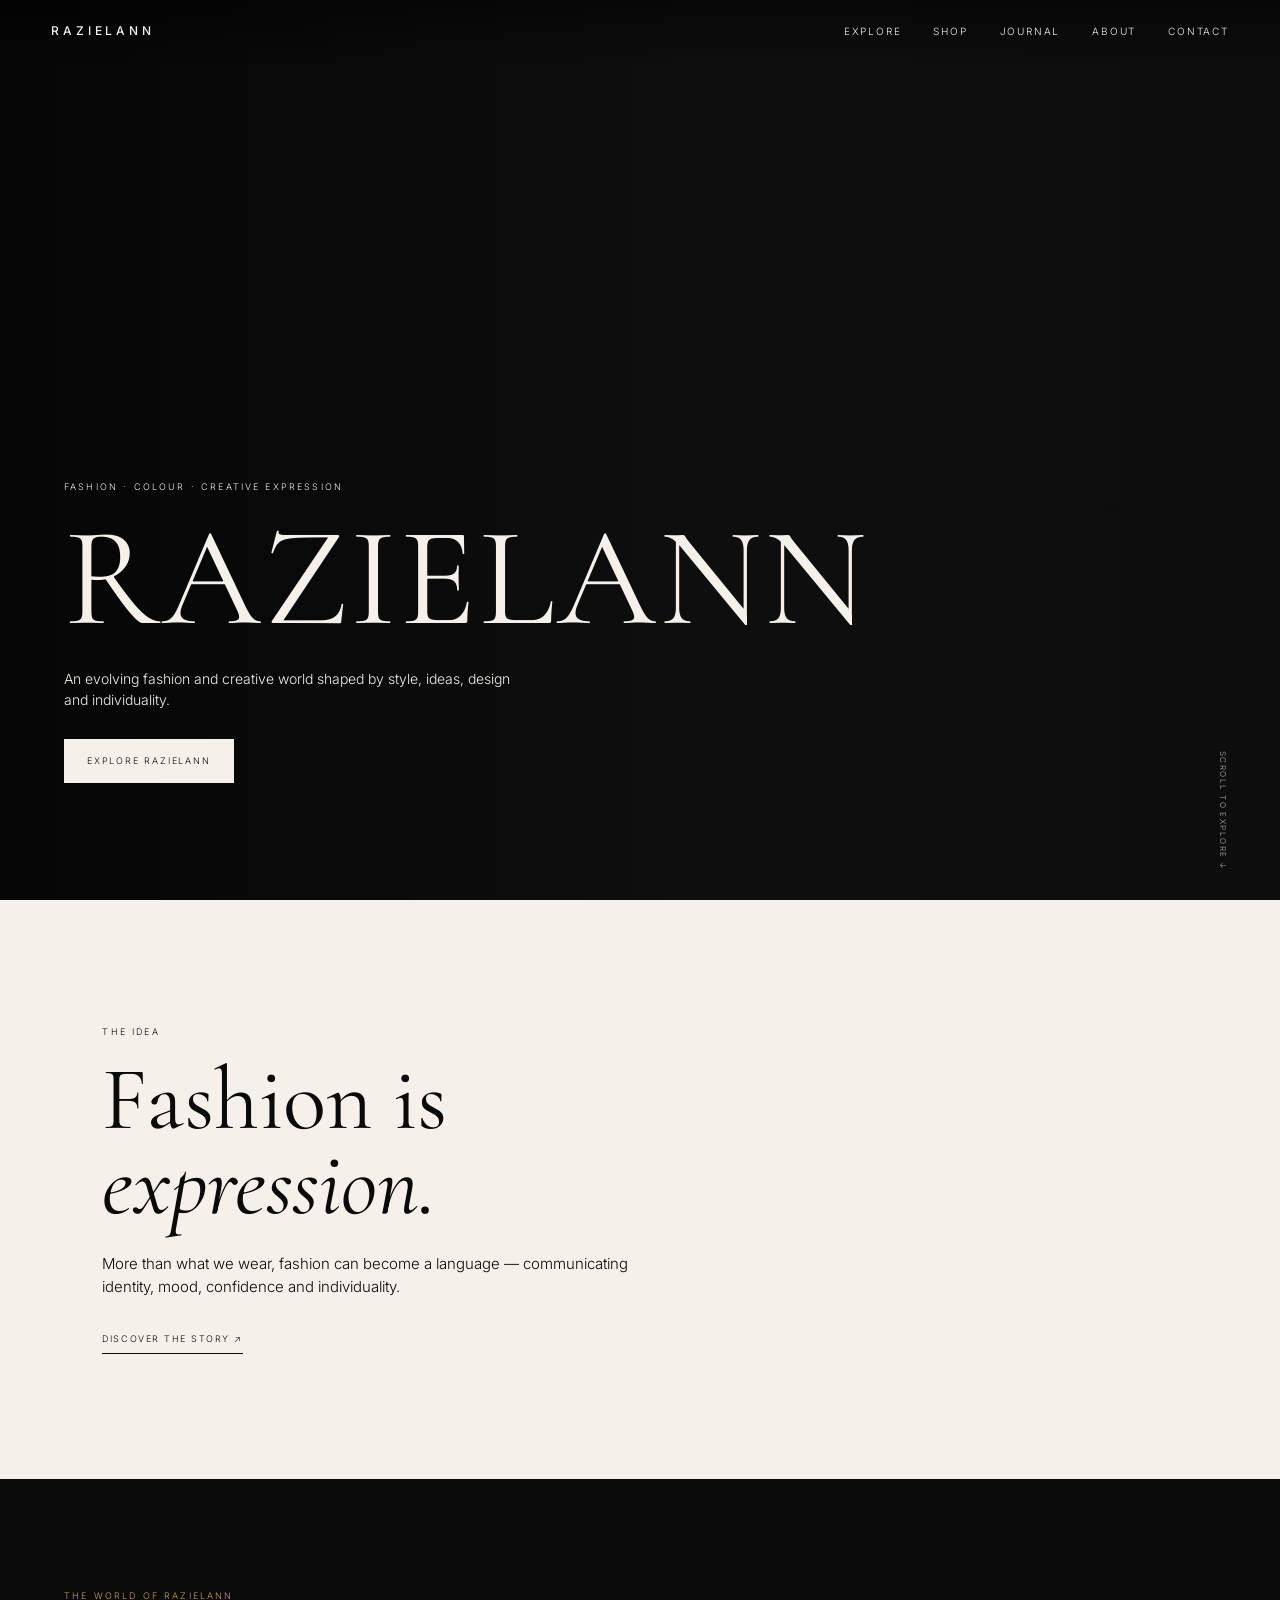
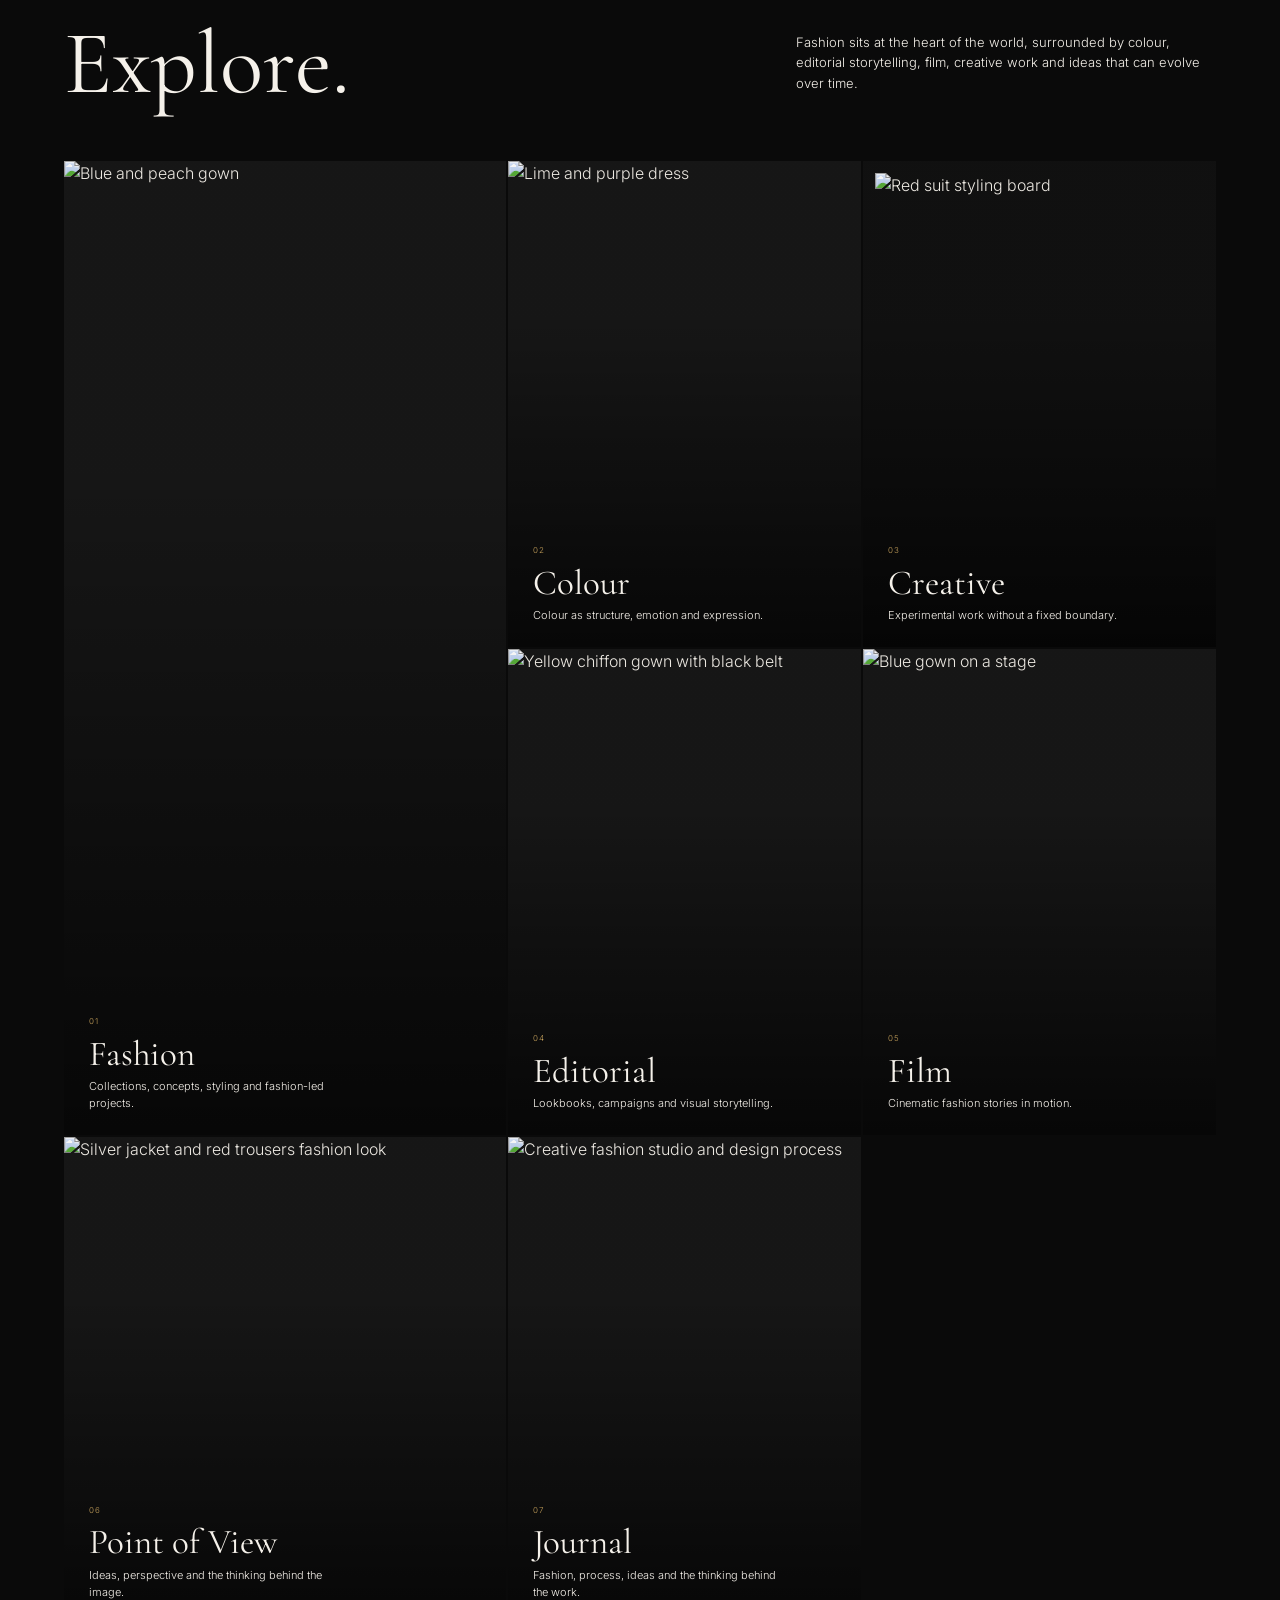
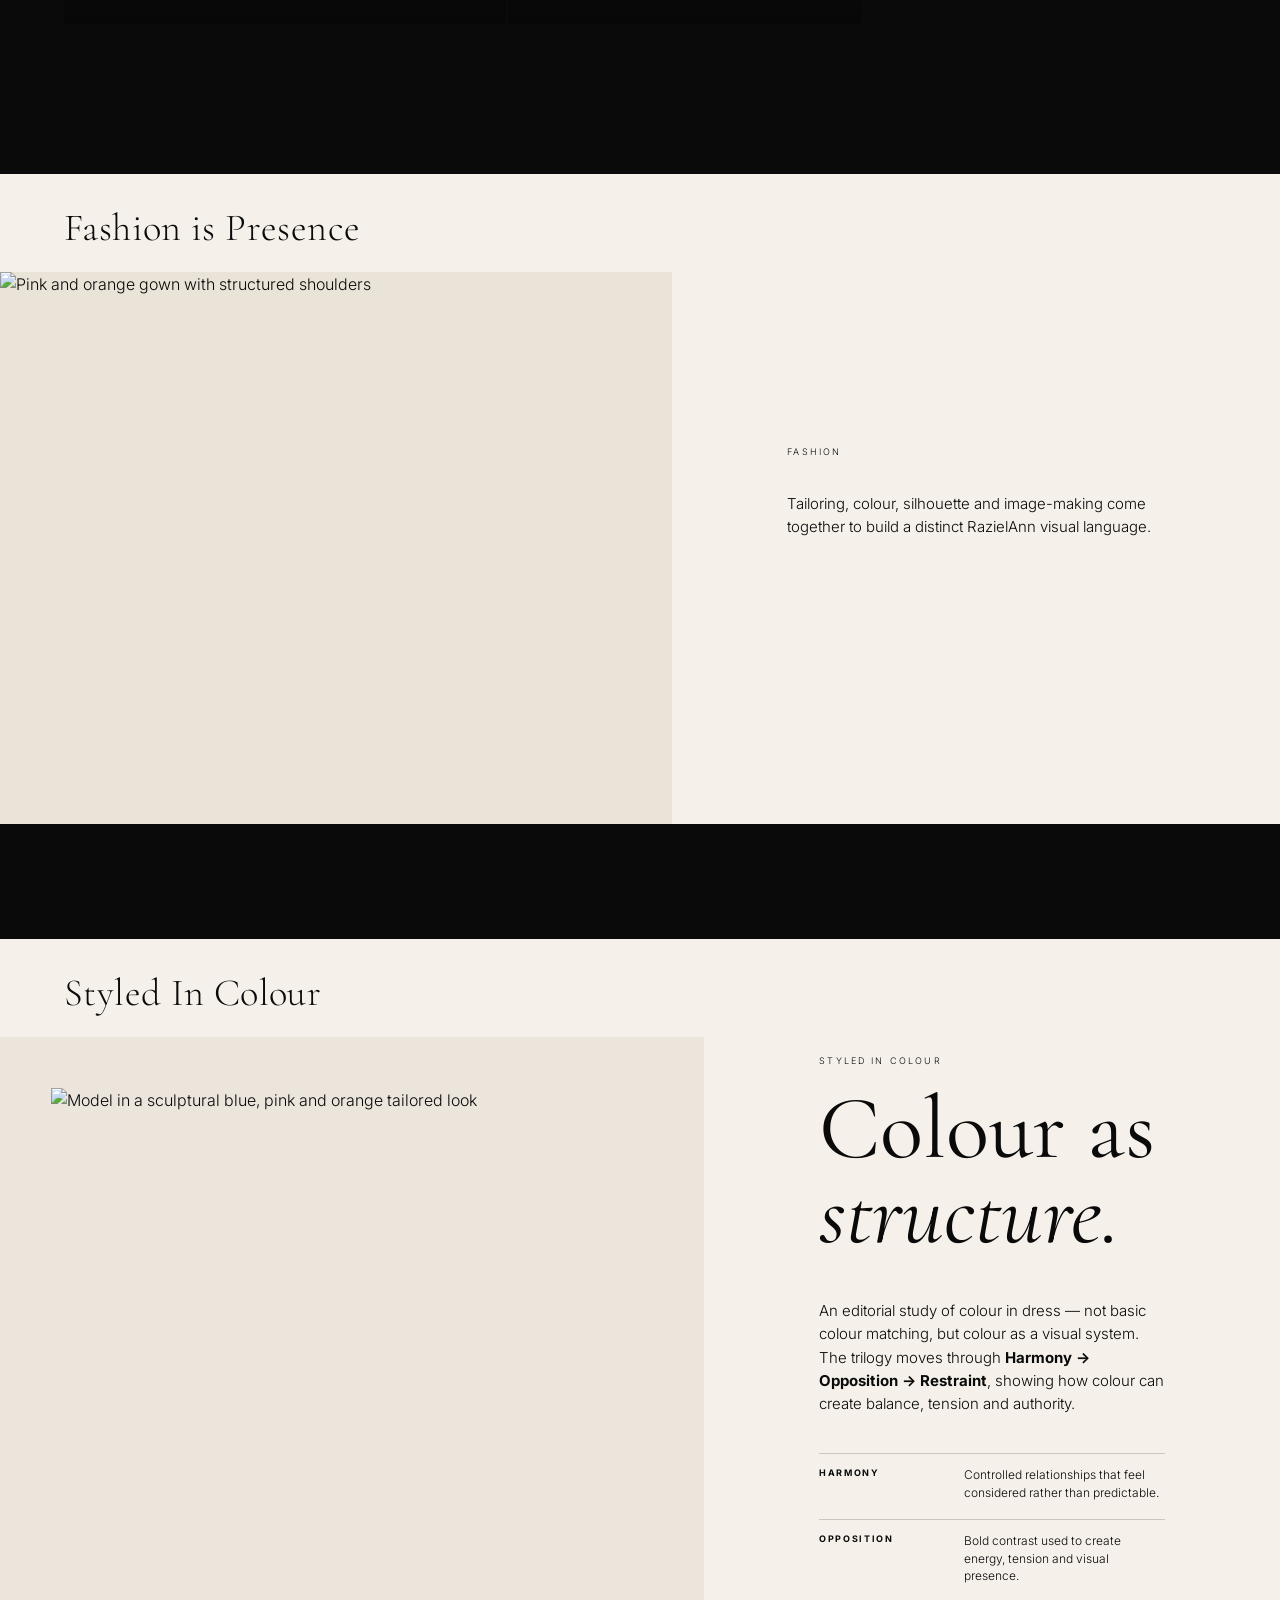
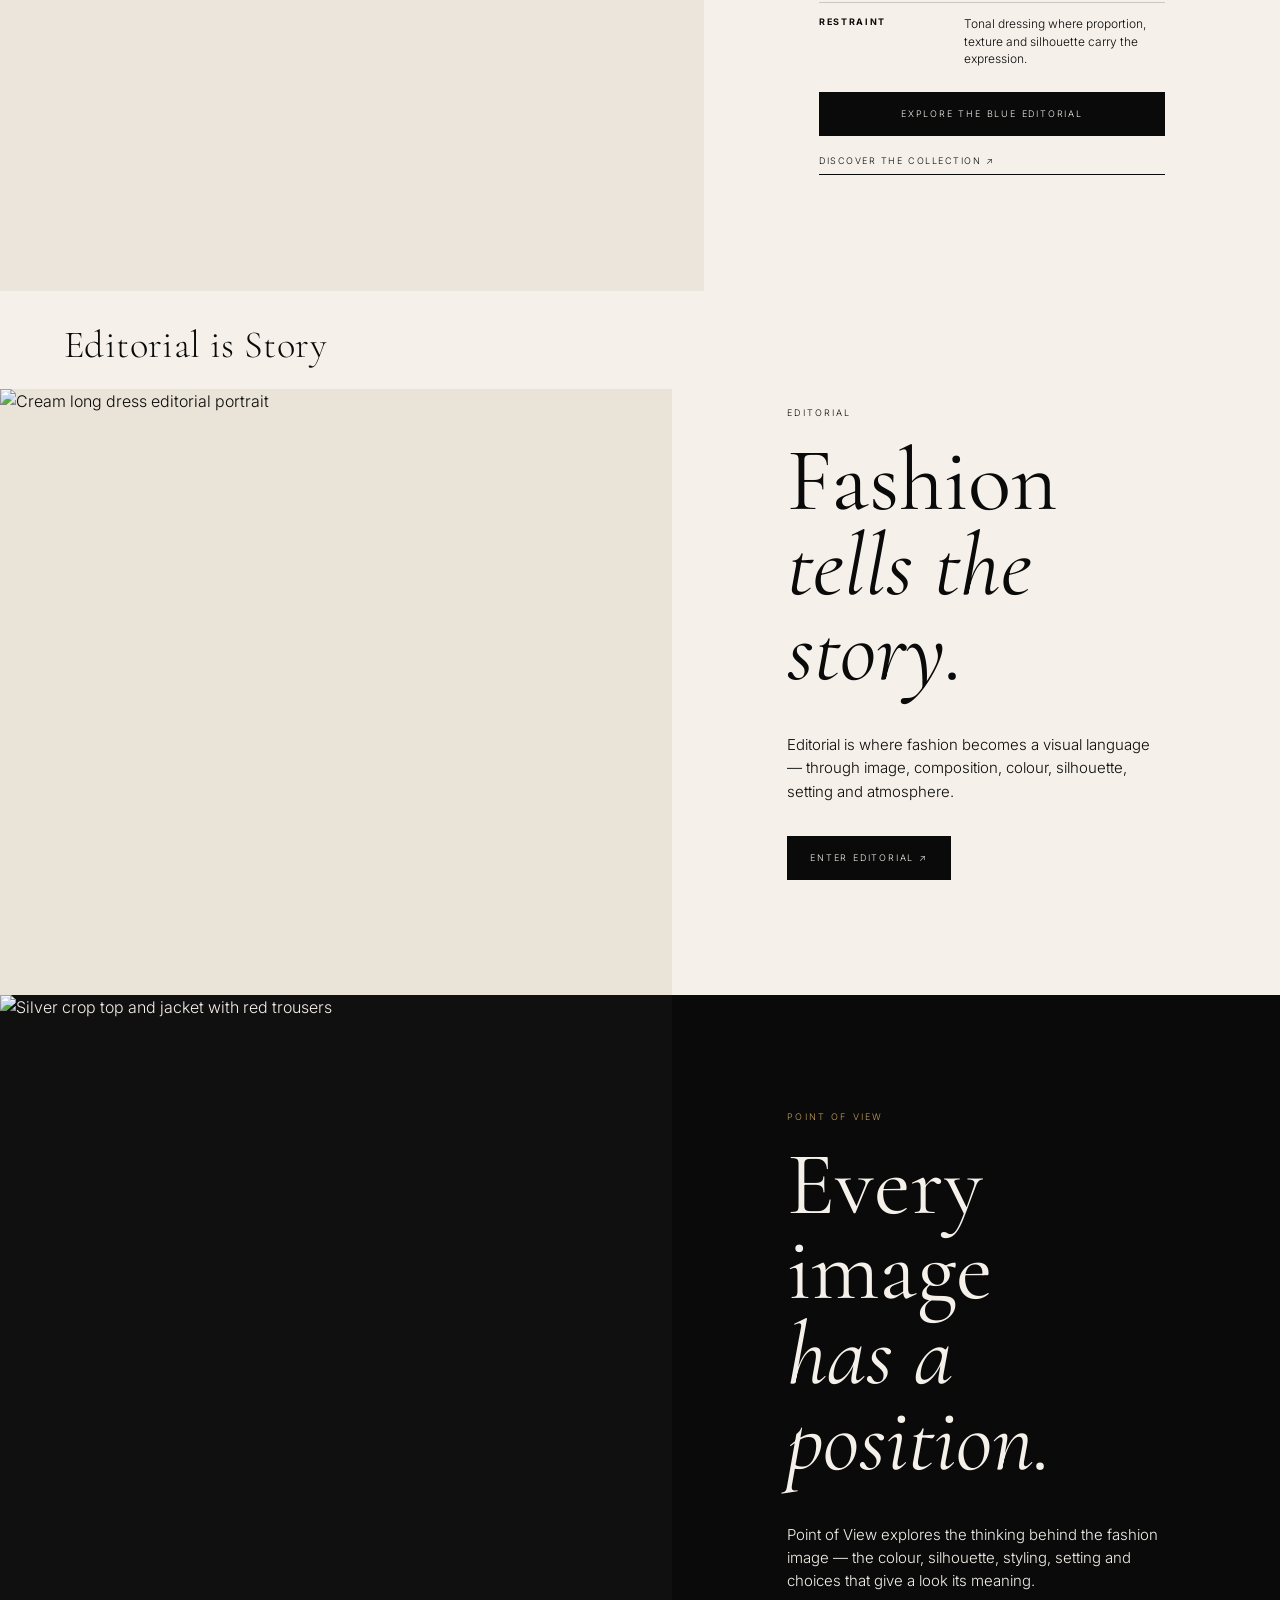
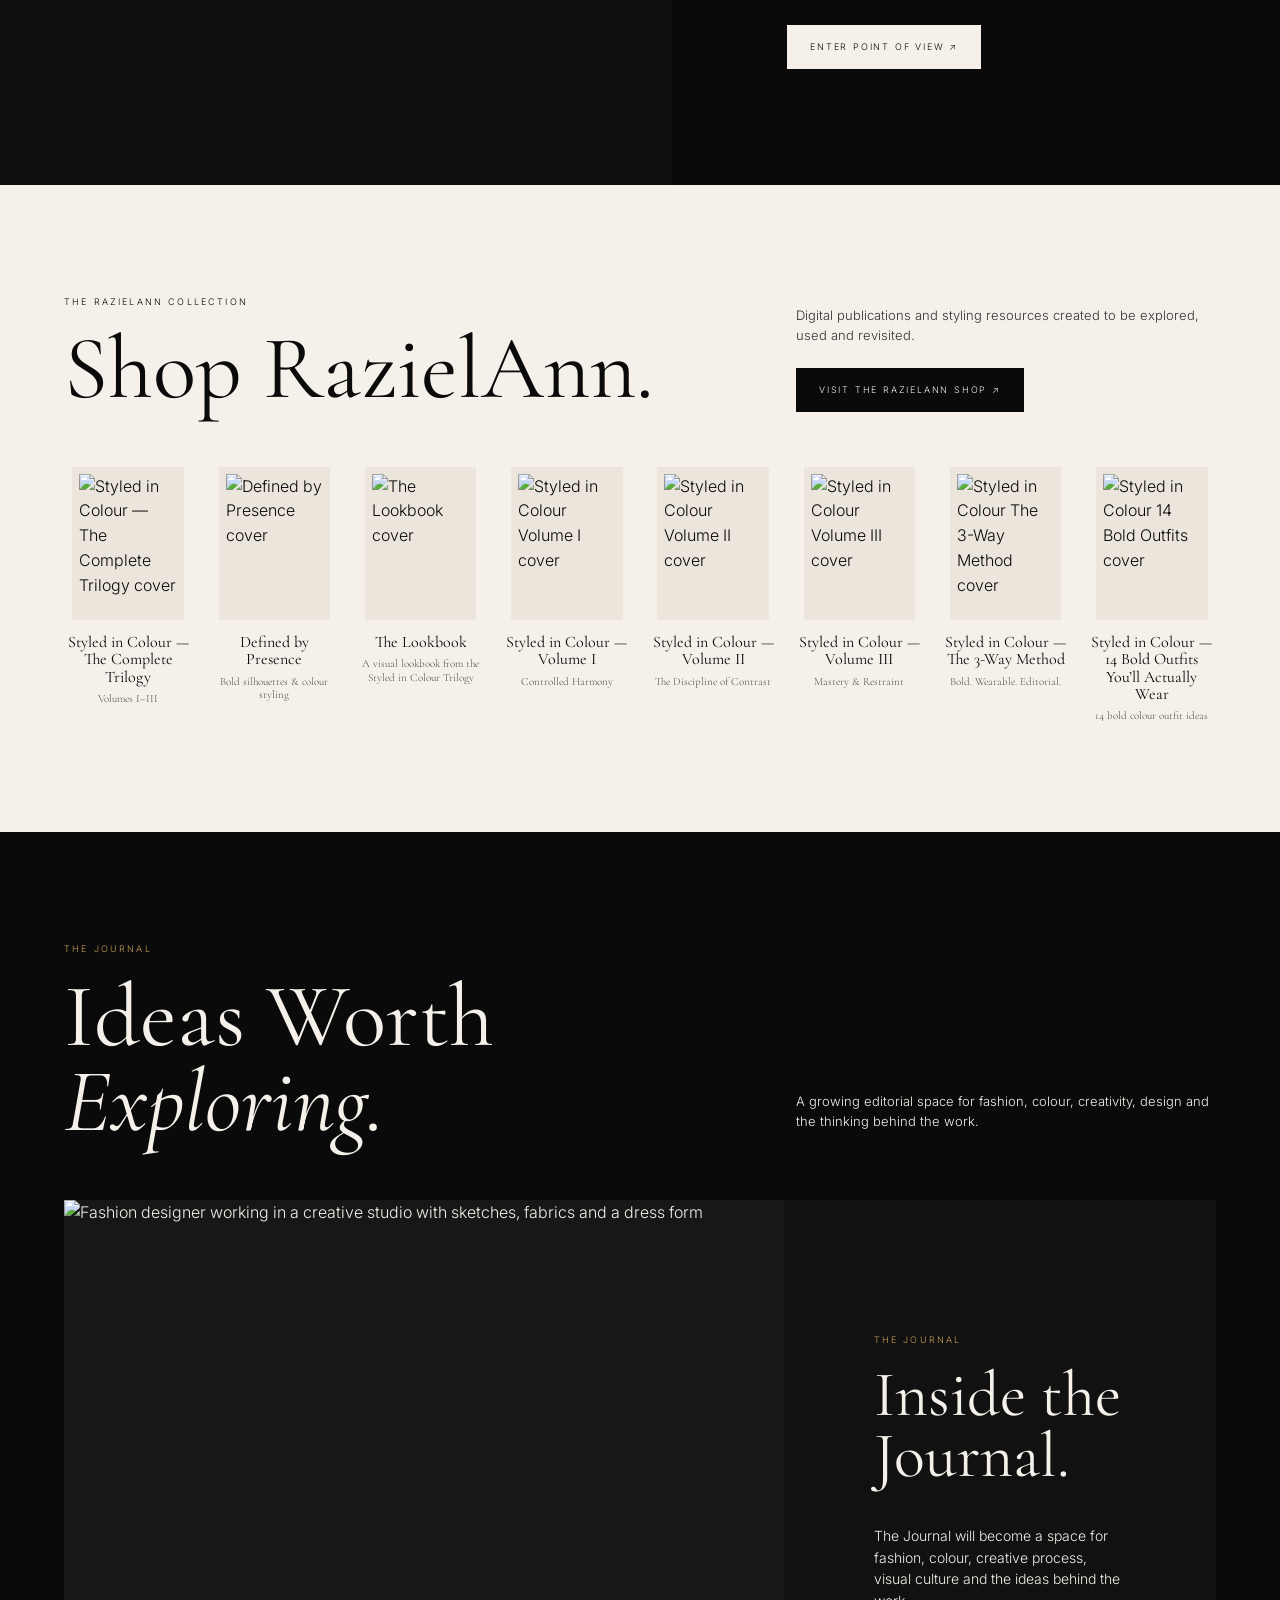
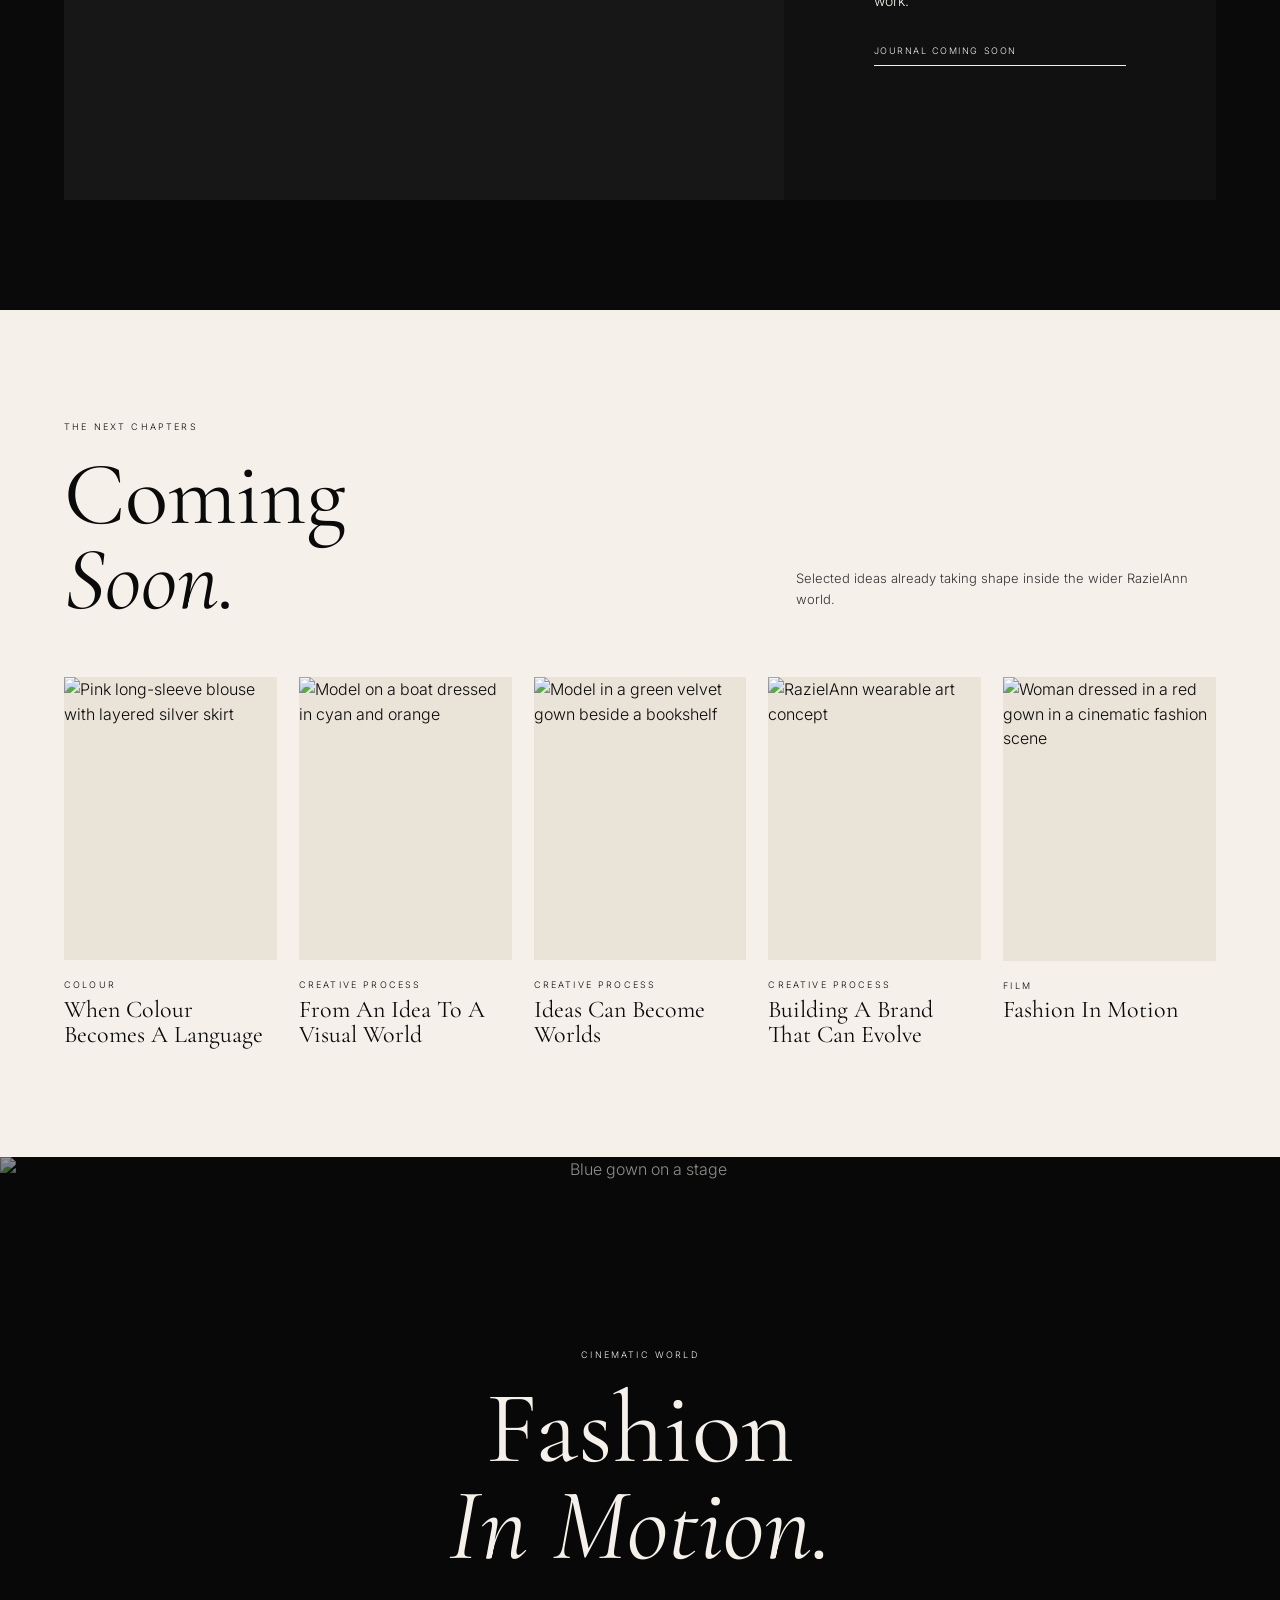
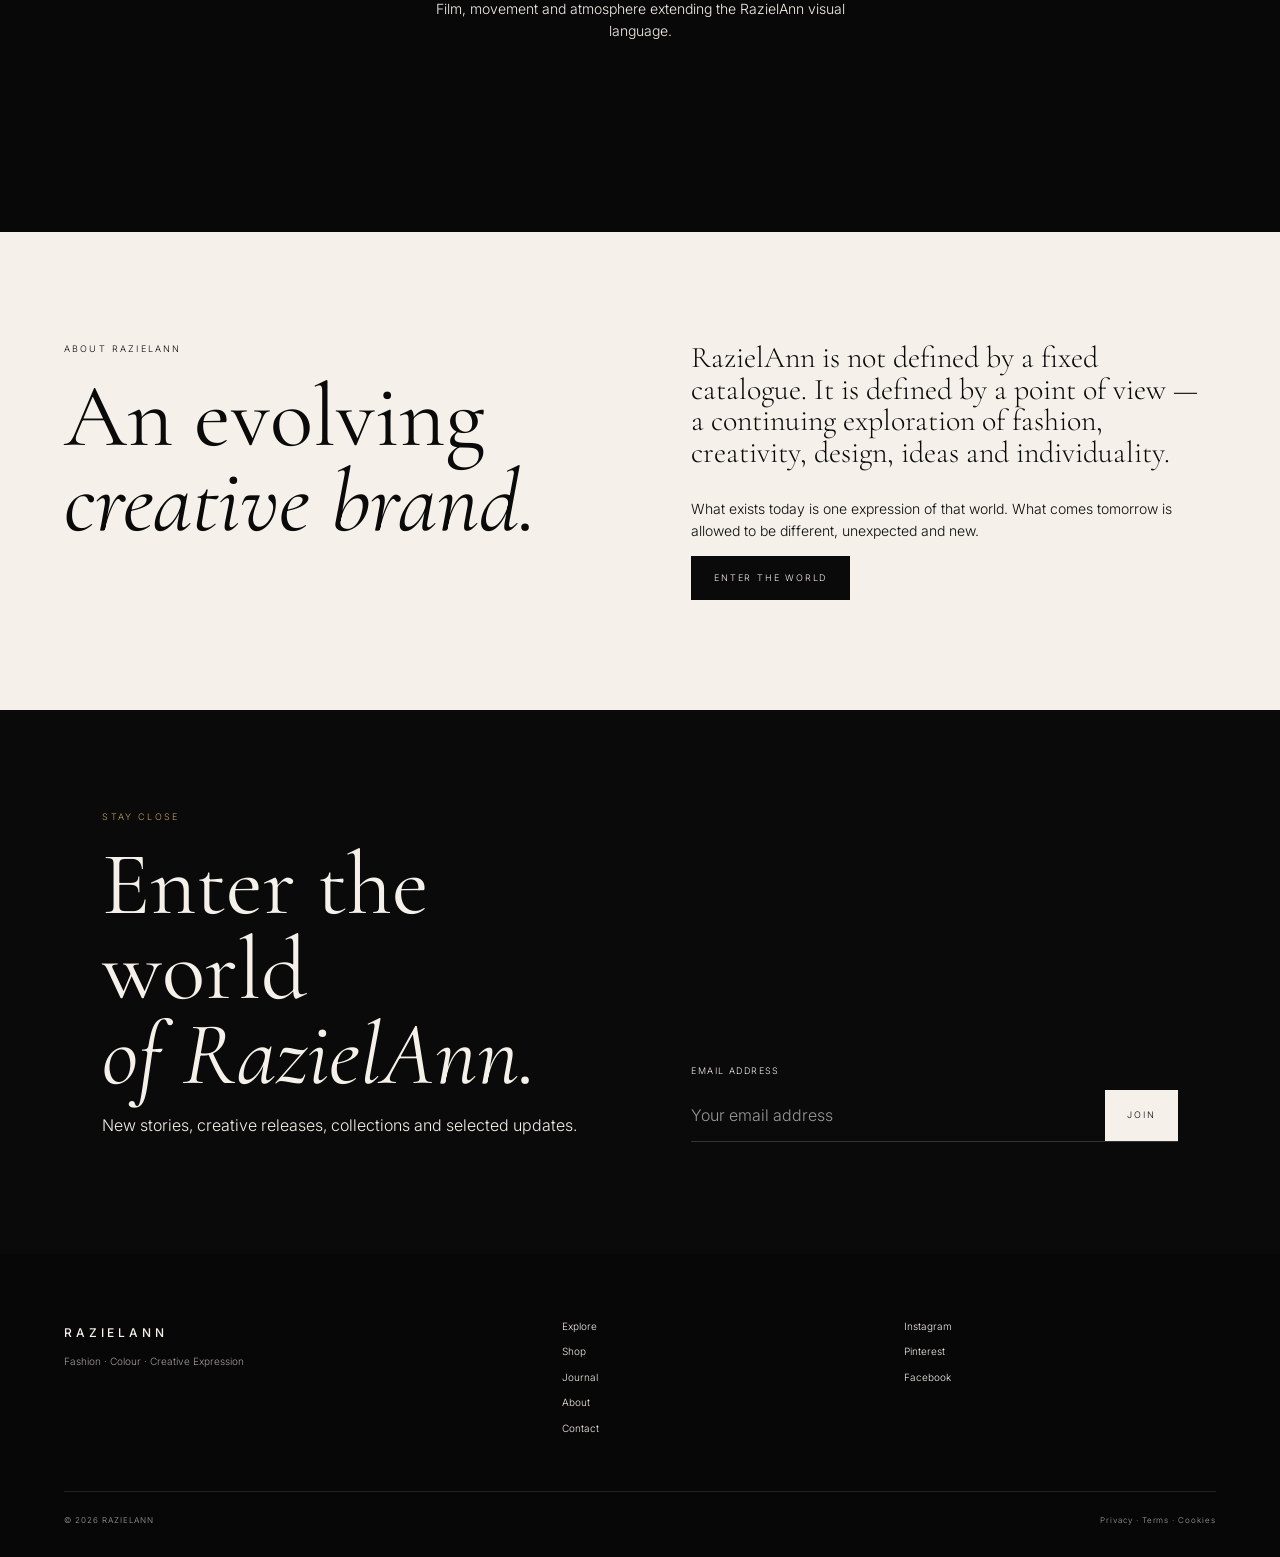
==== index.html @ b0fc54f3 "Add files via upload" ====
<!doctype html>
<html lang="en">
<head>
<meta charset="utf-8"><meta name="viewport" content="width=device-width,initial-scale=1">
<meta name="description" content="RAZIELANN — fashion, colour, editorial storytelling, film and creative expression.">
<title>RAZIELANN — Fashion · Colour · Creative Expression</title>
<link rel="preconnect" href="https://fonts.googleapis.com"><link rel="preconnect" href="https://fonts.gstatic.com" crossorigin>
<link href="https://fonts.googleapis.com/css2?family=Cormorant+Garamond:wght@400;500;600;700&family=Inter:wght@300;400;500;600&display=swap" rel="stylesheet">
<link rel="stylesheet" href="styles.css">
</head>
<body>
<header class="site-header" id="header"><a class="logo" href="index.html">RAZIELANN</a><nav class="desktop-nav"><a href="#explore">EXPLORE</a><a href="#shop">SHOP</a><a href="#journal">JOURNAL</a><a href="#about">ABOUT</a><a href="#contact">CONTACT</a></nav><button class="menu-toggle" aria-label="Open menu" aria-expanded="false">MENU</button></header>
<div class="mobile-menu" aria-hidden="true"><button class="menu-close">CLOSE</button><a href="#explore">EXPLORE</a><a href="#shop">SHOP</a><a href="#journal">JOURNAL</a><a href="#about">ABOUT</a><a href="#contact">CONTACT</a></div>
<main id="top">
<section class="hero"><div class="hero-image" role="img" aria-label="RazielAnn fashion editorial hero"></div><div class="hero-content"><p class="eyebrow">FASHION · COLOUR · CREATIVE EXPRESSION</p><h1>RAZIELANN</h1><p class="hero-copy">An evolving fashion and creative world shaped by style, ideas, design and individuality.</p><a class="button button-light" href="#explore">EXPLORE RAZIELANN</a></div><div class="scroll-note">SCROLL TO EXPLORE ↓</div></section>
<section class="statement section-light"><div class="statement-inner"><p class="eyebrow">THE IDEA</p><h2>Fashion is<br><em>expression.</em></h2><p>More than what we wear, fashion can become a language — communicating identity, mood, confidence and individuality.</p><a class="text-link" href="#about">DISCOVER THE STORY ↗</a></div></section>

<section id="explore" class="section-dark section-pad"><div class="section-head"><div><p class="eyebrow gold">THE WORLD OF RAZIELANN</p><h2>Explore.</h2></div><p class="section-intro">Fashion sits at the heart of the world, surrounded by colour, editorial storytelling, film, creative work and ideas that can evolve over time.</p></div>
<div class="editorial-grid explore-grid">
<a class="feature-tile tall" href="#fashion"><img src="assets/explore_fashion_bluepeach.png" alt="Blue and peach gown"><div class="tile-shade"></div><div class="tile-copy"><span>01</span><h3>Fashion</h3><p>Collections, concepts, styling and fashion-led projects.</p></div></a>
<a class="feature-tile" href="#colour"><img src="assets/explore_colour_limepurple.png" alt="Lime and purple dress"><div class="tile-shade"></div><div class="tile-copy"><span>02</span><h3>Colour</h3><p>Colour as structure, emotion and expression.</p></div></a>
<a class="feature-tile contain-tile" href="#creative"><img src="assets/explore_creative_redsuit.png" alt="Red suit styling board"><div class="tile-shade"></div><div class="tile-copy"><span>03</span><h3>Creative</h3><p>Experimental work without a fixed boundary.</p></div></a>
<a class="feature-tile" href="editorial.html"><img src="assets/explore_stories_yellow.png" alt="Yellow chiffon gown with black belt"><div class="tile-shade"></div><div class="tile-copy"><span>04</span><h3>Editorial</h3><p>Lookbooks, campaigns and visual storytelling.</p></div></a>
<a class="feature-tile" href="#film"><img src="assets/explore_film_blue.png" alt="Blue gown on a stage"><div class="tile-shade"></div><div class="tile-copy"><span>05</span><h3>Film</h3><p>Cinematic fashion stories in motion.</p></div></a>
<a class="feature-tile" href="pov.html"><img src="assets/editorial_pointofview.png" alt="Silver jacket and red trousers fashion look"><div class="tile-shade"></div><div class="tile-copy"><span>06</span><h3>Point of View</h3><p>Ideas, perspective and the thinking behind the image.</p></div></a>
<a class="feature-tile" href="#journal"><img src="assets/journal_creative_studio.png" alt="Creative fashion studio and design process"><div class="tile-shade"></div><div class="tile-copy"><span>07</span><h3>Journal</h3><p>Fashion, process, ideas and the thinking behind the work.</p></div></a>
</div></section>

<section id="fashion" class="content-feature section-light"><div class="visual-column"><div class="visual-title">Fashion is Presence</div><div class="content-image"><img src="assets/fashion_presence.png" alt="Pink and orange gown with structured shoulders"></div></div><div class="content-copy"><p class="eyebrow">FASHION</p><p>Tailoring, colour, silhouette and image-making come together to build a distinct RazielAnn visual language.</p></div></section>
<section id="colour" class="feature-split section-light story-section"><div class="visual-column"><div class="visual-title">Styled In Colour</div><div class="split-image"><img src="assets/colour_styled_in_colour.png" alt="Model in a sculptural blue, pink and orange tailored look"></div></div><div class="split-copy"><p class="eyebrow">STYLED IN COLOUR</p><h2>Colour as<br><em>structure.</em></h2><p>An editorial study of colour in dress — not basic colour matching, but colour as a visual system. The trilogy moves through <strong>Harmony → Opposition → Restraint</strong>, showing how colour can create balance, tension and authority.</p><div class="story-principles"><div><strong>HARMONY</strong><span>Controlled relationships that feel considered rather than predictable.</span></div><div><strong>OPPOSITION</strong><span>Bold contrast used to create energy, tension and visual presence.</span></div><div><strong>RESTRAINT</strong><span>Tonal dressing where proportion, texture and silhouette carry the expression.</span></div></div><a class="button button-dark" href="blue.html">EXPLORE THE BLUE EDITORIAL</a><a class="text-link" href="#shop">DISCOVER THE COLLECTION ↗</a></div></section>
<section id="editorial" class="content-feature section-light editorial-main-section"><div class="visual-column"><div class="visual-title">Editorial is Story</div><div class="content-image"><img src="assets/editorial_cream_dress.png" alt="Cream long dress editorial portrait"></div></div><div class="content-copy"><p class="eyebrow">EDITORIAL</p><h2>Fashion<br><em>tells the story.</em></h2><p>Editorial is where fashion becomes a visual language — through image, composition, colour, silhouette, setting and atmosphere.</p><a class="button button-dark" href="editorial.html">ENTER EDITORIAL ↗</a></div></section>
<section id="pov" class="content-feature section-dark pov-main-section"><div class="content-image"><img src="assets/editorial_pointofview.png" alt="Silver crop top and jacket with red trousers"></div><div class="content-copy"><p class="eyebrow gold">POINT OF VIEW</p><h2>Every image<br><em>has a position.</em></h2><p>Point of View explores the thinking behind the fashion image — the colour, silhouette, styling, setting and choices that give a look its meaning.</p><a class="button button-light" href="pov.html">ENTER POINT OF VIEW ↗</a></div></section>

<section id="shop" class="section-ivory section-pad shop-section"><div class="section-head dark-text"><div><p class="eyebrow">THE RAZIELANN COLLECTION</p><h2>Shop RazielAnn.</h2></div><div class="shop-intro-block"><p class="section-intro dark-intro">Digital publications and styling resources created to be explored, used and revisited.</p><a class="button button-dark shop-cta" href="https://payhip.com/RazielannConcepts" target="_blank" rel="noopener">VISIT THE RAZIELANN SHOP ↗</a></div></div><div class="product-grid">
<article class="product-card"><div class="product-image"><img src="assets/prod_trilogy_cover.png" alt="Styled in Colour — The Complete Trilogy cover"></div><div class="product-meta"><h3>Styled in Colour — The Complete Trilogy</h3><p>Volumes I–III</p></div></article>
<article class="product-card"><div class="product-image"><img src="assets/prod_defined_cover.png" alt="Defined by Presence cover"></div><div class="product-meta"><h3>Defined by Presence</h3><p>Bold silhouettes &amp; colour styling</p></div></article>
<article class="product-card"><div class="product-image"><img src="assets/prod_lookbook_cover.png" alt="The Lookbook cover"></div><div class="product-meta"><h3>The Lookbook</h3><p>A visual lookbook from the Styled in Colour Trilogy</p></div></article>
<article class="product-card"><div class="product-image"><img src="assets/prod_vol1_cover.png" alt="Styled in Colour Volume I cover"></div><div class="product-meta"><h3>Styled in Colour — Volume I</h3><p>Controlled Harmony</p></div></article>
<article class="product-card"><div class="product-image"><img src="assets/prod_vol2_cover.png" alt="Styled in Colour Volume II cover"></div><div class="product-meta"><h3>Styled in Colour — Volume II</h3><p>The Discipline of Contrast</p></div></article>
<article class="product-card"><div class="product-image"><img src="assets/prod_vol3_cover.png" alt="Styled in Colour Volume III cover"></div><div class="product-meta"><h3>Styled in Colour — Volume III</h3><p>Mastery &amp; Restraint</p></div></article>
<article class="product-card"><div class="product-image"><img src="assets/prod_3way_cover.png" alt="Styled in Colour The 3-Way Method cover"></div><div class="product-meta"><h3>Styled in Colour — The 3-Way Method</h3><p>Bold. Wearable. Editorial.</p></div></article>
<article class="product-card"><div class="product-image"><img src="assets/prod_14outfits_cover.png" alt="Styled in Colour 14 Bold Outfits cover"></div><div class="product-meta"><h3>Styled in Colour — 14 Bold Outfits You’ll Actually Wear</h3><p>14 bold colour outfit ideas</p></div></article>
</div></section>

<section id="journal" class="journal section-dark section-pad"><div class="section-head"><div><p class="eyebrow gold">THE JOURNAL</p><h2>Ideas Worth<br><em>Exploring.</em></h2></div><p class="section-intro">A growing editorial space for fashion, colour, creativity, design and the thinking behind the work.</p></div><div class="journal-feature"><div class="journal-image"><img src="assets/journal_creative_studio.png" alt="Fashion designer working in a creative studio with sketches, fabrics and a dress form"></div><div class="journal-copy"><p class="eyebrow gold">THE JOURNAL</p><h3>Inside the Journal.</h3><p>The Journal will become a space for fashion, colour, creative process, visual culture and the ideas behind the work.</p><span class="text-link light-link">JOURNAL COMING SOON</span></div></div></section>

<section id="coming-soon" class="coming-soon section-light section-pad"><div class="section-head"><div><p class="eyebrow">THE NEXT CHAPTERS</p><h2>Coming<br><em>Soon.</em></h2></div><p class="section-intro dark-intro">Selected ideas already taking shape inside the wider RazielAnn world.</p></div><div class="coming-grid">
<article><div class="coming-image"><img src="assets/coming_colour_pink_silver.png" alt="Pink long-sleeve blouse with layered silver skirt"></div><p class="eyebrow">COLOUR</p><h3>When Colour Becomes A Language</h3></article>
<article><div class="coming-image"><img src="assets/coming_creative_boat.png" alt="Model on a boat dressed in cyan and orange"></div><p class="eyebrow">CREATIVE PROCESS</p><h3>From An Idea To A Visual World</h3></article>
<article><div class="coming-image"><img src="assets/coming_creative_bookshelf.png" alt="Model in a green velvet gown beside a bookshelf"></div><p class="eyebrow">CREATIVE PROCESS</p><h3>Ideas Can Become Worlds</h3></article>
<article><div class="coming-image"><img src="assets/coming_creative_wearable_art.png" alt="RazielAnn wearable art concept"></div><p class="eyebrow">CREATIVE PROCESS</p><h3>Building A Brand That Can Evolve</h3></article>
<article><div class="coming-image"><img src="assets/coming_film_red.png" alt="Woman dressed in a red gown in a cinematic fashion scene"></div><p class="eyebrow">FILM</p><h3>Fashion In Motion</h3></article>
</div></section>

<section id="film" class="film-section"><div class="film-visual"><img src="assets/explore_film_blue.png" alt="Blue gown on a stage"><div class="film-overlay"><p class="eyebrow">CINEMATIC WORLD</p><h2>Fashion<br><em>In Motion.</em></h2><p>Film, movement and atmosphere extending the RazielAnn visual language.</p></div></div></section>

<section id="about" class="about section-light section-pad"><div class="about-grid"><div><p class="eyebrow">ABOUT RAZIELANN</p><h2>An evolving<br><em>creative brand.</em></h2></div><div><p class="lead">RazielAnn is not defined by a fixed catalogue. It is defined by a point of view — a continuing exploration of fashion, creativity, design, ideas and individuality.</p><p>What exists today is one expression of that world. What comes tomorrow is allowed to be different, unexpected and new.</p><a class="button button-dark" href="#contact">ENTER THE WORLD</a></div></div></section>
<section id="contact" class="newsletter section-dark"><div><p class="eyebrow gold">STAY CLOSE</p><h2>Enter the world<br><em>of RazielAnn.</em></h2><p>New stories, creative releases, collections and selected updates.</p></div><form class="newsletter-form" onsubmit="return subscribe(event)"><label for="email">Email address</label><div><input id="email" type="email" placeholder="Your email address" required><button class="button button-light" type="submit">JOIN</button></div><small id="form-message" role="status"></small></form></section>
</main>
<footer class="footer"><div class="footer-top"><div><a class="logo" href="#top">RAZIELANN</a><p>Fashion · Colour · Creative Expression</p></div><div class="footer-links"><a href="#explore">Explore</a><a href="#shop">Shop</a><a href="#journal">Journal</a><a href="#about">About</a><a href="#contact">Contact</a></div><div class="footer-social"><span>Instagram</span><span>Pinterest</span><span>Facebook</span></div></div><div class="footer-bottom"><span>© 2026 RAZIELANN</span><span>Privacy · Terms · Cookies</span></div></footer>
<script src="script.js"></script>
</body></html>
---- styles.css ----
@import url('https://fonts.googleapis.com/css2?family=Cormorant+Garamond:wght@400;500;600;700&family=Inter:wght@300;400;500;600&display=swap');
:root{--black:#0a0a0a;--soft:#151515;--ivory:#f5f1ea;--white:#fff;--gold:#c6a15b;--line:rgba(245,241,234,.18);--serif:'Cormorant Garamond',Georgia,serif;--sans:Inter,Arial,sans-serif}
*{box-sizing:border-box}html{scroll-behavior:smooth}body{margin:0;background:var(--black);color:var(--ivory);font-family:var(--sans);font-weight:300;line-height:1.55}a{color:inherit;text-decoration:none}button,input{font:inherit}
.site-header{position:fixed;z-index:20;top:0;left:0;right:0;display:flex;justify-content:space-between;align-items:center;padding:22px 4vw;transition:.35s;background:linear-gradient(rgba(0,0,0,.45),transparent)}.site-header.scrolled{background:rgba(10,10,10,.9);backdrop-filter:blur(12px)}.logo{font-size:12px;letter-spacing:.32em;font-weight:500}.desktop-nav{display:flex;align-items:center;gap:32px;font-size:10px;letter-spacing:.18em}.menu-toggle{display:none;background:none;border:0;color:inherit;font-size:10px;letter-spacing:.18em}.mobile-menu{position:fixed;inset:0;background:var(--black);z-index:30;display:none;flex-direction:column;align-items:center;justify-content:center;gap:25px;font-family:var(--serif);font-size:28px}.mobile-menu.open{display:flex}.menu-close{position:absolute;top:24px;right:5vw;background:none;border:0;color:var(--ivory);font-size:10px;letter-spacing:.2em}
.hero{min-height:100svh;position:relative;display:flex;align-items:flex-end;overflow:hidden;background:#111}.hero-image{position:absolute;inset:0;background-image:linear-gradient(90deg,rgba(0,0,0,.68),rgba(0,0,0,.18) 55%,rgba(0,0,0,.25)),url('assets/hero.jpg');background-size:cover;background-position:center 34%;transform:scale(1.01)}.hero-content{position:relative;z-index:2;width:min(720px,90vw);padding:0 5vw 13vh}.eyebrow{font-size:9px;letter-spacing:.24em;text-transform:uppercase;margin:0 0 18px}.gold{color:var(--gold)}h1,h2,h3{font-family:var(--serif);font-weight:400;line-height:.95;margin:0}h1{font-size:clamp(68px,11vw,150px);letter-spacing:.02em}.hero-copy{max-width:470px;font-size:14px;margin:22px 0 28px}.button{display:inline-flex;align-items:center;justify-content:center;min-height:44px;padding:0 22px;border:1px solid transparent;font-size:9px;letter-spacing:.2em;text-transform:uppercase}.button-light{background:var(--ivory);color:var(--black)}.button-dark{background:var(--black);color:var(--ivory)}.scroll-note{position:absolute;right:4vw;bottom:30px;z-index:2;font-size:8px;letter-spacing:.18em;writing-mode:vertical-rl;opacity:.7}
.section-pad{padding:110px 5vw}.section-light{background:var(--ivory);color:var(--black)}.section-dark{background:var(--black)}.section-ivory{background:var(--ivory);color:var(--black)}.statement{padding:125px 8vw}.statement-inner{max-width:800px}.statement h2{font-size:clamp(52px,7vw,96px);margin-bottom:25px}.statement p:not(.eyebrow){max-width:540px;font-size:15px}.statement em,h2 em{font-style:italic}.text-link{display:inline-block;margin-top:18px;font-size:9px;letter-spacing:.17em;text-transform:uppercase;border-bottom:1px solid currentColor;padding-bottom:7px}
.section-head{display:flex;justify-content:space-between;gap:50px;align-items:end;margin-bottom:55px}.section-head h2{font-size:clamp(52px,7vw,92px)}.section-intro{max-width:420px;font-size:13px}.dark-text{color:var(--black)}.dark-intro{color:#333}
.editorial-grid{display:grid;grid-template-columns:1.25fr 1fr 1fr;grid-auto-rows:minmax(310px,38vw);gap:2px}.feature-tile{position:relative;overflow:hidden;min-height:310px;background:#171717}.feature-tile.tall{grid-row:span 2}.feature-tile>img{position:absolute;inset:0;width:100%;height:100%;object-fit:cover;object-position:center;display:block;transition:transform .8s ease}.feature-tile.contain-tile>img{object-fit:contain;padding:12px;background:#111}.feature-tile:hover>img{transform:scale(1.03)}.tile-shade{position:absolute;inset:0;background:linear-gradient(0deg,rgba(0,0,0,.70),rgba(0,0,0,.04) 68%);z-index:1;pointer-events:none}.tile-copy{position:absolute;z-index:2;left:25px;right:25px;bottom:23px}.tile-copy span{font-size:8px;letter-spacing:.18em;color:var(--gold)}.tile-copy h3{font-size:35px;margin:7px 0}.tile-copy p{font-size:11px;margin:0;max-width:260px}
.content-feature{display:grid;grid-template-columns:1.05fr .95fr;min-height:650px}.content-image,.split-image,.film-feature .content-image{display:flex;align-items:center;justify-content:center;overflow:hidden;background:#e9e3d8}.content-image img,.split-image img,.film-feature .content-image img{width:100%;height:100%;display:block;object-fit:cover;object-position:center}.content-copy{display:flex;flex-direction:column;justify-content:center;padding:9vw}.content-copy h2{font-size:clamp(58px,7vw,100px);margin-bottom:25px}.content-copy p:not(.eyebrow){max-width:460px;font-size:15px}.feature-split{display:grid;grid-template-columns:1.1fr .9fr;min-height:650px}.feature-split .split-image img{object-fit:contain;padding:4vw;background:#ebe5db}.split-copy{display:flex;flex-direction:column;justify-content:center;padding:9vw}.split-copy h2{font-size:clamp(58px,7vw,100px);margin-bottom:25px}.split-copy p:not(.eyebrow){max-width:440px;font-size:15px;margin-bottom:28px}
.shop-section .product-grid{display:grid;grid-template-columns:repeat(8,minmax(0,1fr));gap:32px 18px;align-items:start}.shop-section .product-card{background:transparent;display:flex;flex-direction:column;align-items:center;min-width:0}.shop-section .product-image{width:clamp(96px,8.7vw,132px);height:clamp(140px,12vw,184px);padding:7px;background:#ebe5db;display:flex;align-items:center;justify-content:center;overflow:hidden}.shop-section .product-image img{width:100%;height:100%;object-fit:contain;display:block}.shop-section .product-meta{width:100%;padding:14px 2px 0;text-align:center}.shop-section .product-meta h3{font-size:16px;line-height:1.08;margin:0}.shop-section .product-meta p{font-family:var(--serif);font-size:11px;line-height:1.2;margin:6px 0 0;opacity:.72}
.journal{background:var(--black);color:var(--ivory)}.journal-feature{display:grid;grid-template-columns:1.25fr .75fr;min-height:600px;background:#111}.journal-image{min-height:600px;overflow:hidden;background:#171717}.journal-image img{width:100%;height:100%;object-fit:cover;object-position:center;display:block}.journal-copy{display:flex;flex-direction:column;justify-content:center;padding:7vw}.journal-copy h3{font-size:clamp(45px,5vw,75px);margin-bottom:24px}.journal-copy p:not(.eyebrow){max-width:430px;font-size:14px}.light-link{color:var(--ivory)}
.coming-grid{display:grid;grid-template-columns:repeat(5,1fr);gap:22px}.coming-grid article{min-width:0}.coming-image{aspect-ratio:3/4;overflow:hidden;background:#e9e3d8}.coming-image img{width:100%;height:100%;display:block;object-fit:cover;object-position:center}.coming-grid h3{font-size:24px;line-height:1.02;margin-top:6px}.coming-grid .eyebrow{margin-top:18px;margin-bottom:0}
.film-section{background:#080808}.film-visual{min-height:75svh;position:relative;overflow:hidden;display:flex;align-items:center;justify-content:center;text-align:center}.film-visual>img{position:absolute;inset:0;width:100%;height:100%;object-fit:cover;object-position:center;filter:brightness(.58)}.film-overlay{position:relative;z-index:2;max-width:700px;padding:30px}.film-overlay h2{font-size:clamp(60px,8vw,110px)}.film-overlay p:not(.eyebrow){max-width:460px;margin:24px auto 0;font-size:14px}.film-feature{display:grid;grid-template-columns:1fr 1fr;min-height:620px}.film-feature .content-image{min-height:620px}
.about-grid{display:grid;grid-template-columns:1fr 1fr;gap:8vw}.about h2{font-size:clamp(55px,7vw,95px)}.about .lead{font-family:var(--serif);font-size:30px;line-height:1.05;margin-top:0}.about-grid p:not(.lead):not(.eyebrow){max-width:520px;font-size:14px}.newsletter{padding:100px 8vw;display:grid;grid-template-columns:1fr 1fr;gap:8vw;align-items:end}.newsletter h2{font-size:clamp(55px,7vw,92px)}.newsletter-form label{display:block;font-size:9px;letter-spacing:.16em;text-transform:uppercase;margin-bottom:12px}.newsletter-form>div{display:flex;border-bottom:1px solid var(--line)}.newsletter-form input{flex:1;background:transparent;border:0;color:var(--ivory);padding:13px 0;outline:0}.newsletter-form input::placeholder{color:#999}.newsletter-form .button{border:0}.newsletter-form small{display:block;margin-top:12px;color:var(--gold)}.footer{padding:65px 5vw 30px;background:#070707}.footer-top{display:grid;grid-template-columns:1.5fr 1fr 1fr;gap:30px;padding-bottom:55px}.footer p{font-size:10px;opacity:.65}.footer-links,.footer-social{display:flex;flex-direction:column;gap:10px;font-size:10px}.footer-bottom{display:flex;justify-content:space-between;border-top:1px solid var(--line);padding-top:22px;font-size:8px;letter-spacing:.12em;opacity:.65}
@media(max-width:1200px){.shop-section .product-grid{grid-template-columns:repeat(4,minmax(0,1fr));gap:34px 24px}.coming-grid{grid-template-columns:repeat(3,1fr)}.coming-grid article:nth-child(4),.coming-grid article:nth-child(5){margin-top:12px}}
@media(max-width:800px){.site-header{padding:19px 5vw}.desktop-nav{display:none}.menu-toggle{display:block}.hero-content{padding:0 7vw 12vh}.hero-image{background-position:58% center}.hero-copy{font-size:13px}.statement{padding:90px 7vw}.section-pad{padding:85px 6vw}.section-head{display:block;margin-bottom:35px}.section-intro{margin-top:22px}.editorial-grid{grid-template-columns:1fr 1fr;grid-auto-rows:58vw}.feature-tile.tall{grid-row:span 2}.tile-copy{left:17px;right:17px;bottom:16px}.tile-copy h3{font-size:27px}.tile-copy p{font-size:10px}.content-feature,.feature-split,.film-feature{grid-template-columns:1fr;min-height:0}.content-image,.film-feature .content-image{min-height:105vw}.content-copy,.split-copy{padding:75px 8vw}.feature-split .split-image{min-height:105vw}.feature-split .split-image img{padding:10vw}.shop-section .product-grid{grid-template-columns:repeat(2,minmax(0,1fr));gap:38px 18px}.shop-section .product-image{width:150px;max-width:100%;height:205px}.shop-section .product-meta h3{font-size:18px}.journal-feature{grid-template-columns:1fr;min-height:0}.journal-image{min-height:105vw}.journal-copy{padding:70px 8vw}.coming-grid{grid-template-columns:1fr 1fr;gap:34px 18px}.coming-grid article:nth-child(4),.coming-grid article:nth-child(5){margin-top:0}.coming-grid h3{font-size:22px}.film-visual{min-height:82svh}.about-grid,.newsletter{grid-template-columns:1fr;gap:45px}.newsletter{padding:80px 7vw}.footer-top{grid-template-columns:1fr 1fr}.footer-top>div:first-child{grid-column:1/-1}.footer-bottom{display:block}.footer-bottom span{display:block;margin-top:10px}}
@media(max-width:480px){h1{font-size:64px}.hero-image{background-position:62% center}.editorial-grid{grid-template-columns:1fr;grid-auto-rows:110vw}.feature-tile.tall{grid-row:span 1}.feature-tile:nth-child(1){min-height:125vw}.tile-copy h3{font-size:34px}.section-head h2{font-size:56px}.content-image,.film-feature .content-image{min-height:125vw}.feature-split .split-image{min-height:125vw}.coming-grid{grid-template-columns:1fr}.coming-image{aspect-ratio:4/5}.about .lead{font-size:27px}.footer-top{grid-template-columns:1fr}}

/* V7 refinements */
.visual-column{display:flex;flex-direction:column;min-width:0;background:#e9e3d8;padding:0 0 0;}
.visual-title{font-family:var(--serif);font-size:clamp(28px,3vw,44px);line-height:1.05;padding:34px 5vw 24px;background:var(--ivory);color:var(--black);letter-spacing:.01em;}
.visual-column .content-image,.visual-column .split-image{min-height:0;flex:1;}
.visual-column .content-image img{object-fit:cover;}
.visual-column .split-image img{object-fit:contain;}
.shop-section .product-image{background:#ebe5db;}
.shop-section .product-image img{object-fit:contain;}
@media(max-width:800px){.visual-title{padding:28px 8vw 20px;font-size:34px}.visual-column .content-image,.visual-column .split-image{min-height:105vw}.visual-column .content-image img{object-fit:cover}.visual-column .split-image img{object-fit:contain;padding:10vw}}
@media(max-width:480px){.visual-title{padding:25px 7vw 18px;font-size:31px}.visual-column .content-image,.visual-column .split-image{min-height:125vw}}

.shop-intro-block{max-width:420px}.shop-intro-block .section-intro{margin:0}.shop-cta{margin-top:22px}
@media(max-width:800px){.shop-intro-block{max-width:none}}

.blue-editorial{background:#0b1018}.blue-gallery{display:grid;grid-template-columns:1.2fr .8fr .8fr;grid-auto-rows:minmax(360px,42vw);gap:3px}.blue-card{position:relative;overflow:hidden;margin:0;background:#10151d;min-height:360px}.blue-card img{width:100%;height:100%;display:block;object-fit:cover;object-position:center;transition:transform .8s ease}.blue-card:hover img{transform:scale(1.025)}.blue-card-large{grid-row:span 2}.blue-card-wide{grid-column:2/4}.blue-card figcaption{position:absolute;left:0;right:0;bottom:0;padding:65px 25px 23px;background:linear-gradient(0deg,rgba(0,0,0,.78),transparent);display:flex;flex-direction:column;z-index:2}.blue-card figcaption span{font-size:8px;letter-spacing:.18em;color:var(--gold);margin-bottom:6px}.blue-card figcaption strong{font-family:var(--serif);font-size:30px;font-weight:400;line-height:1}.blue-card figcaption small{font-size:10px;opacity:.78;margin-top:6px}.blue-footer-note{display:grid;grid-template-columns:.7fr 1.3fr .7fr;gap:35px;align-items:end;margin-top:55px}.blue-footer-note p:not(.eyebrow){font-family:var(--serif);font-size:25px;line-height:1.05;margin:0}.blue-footer-note .text-link{justify-self:end;margin:0}.split-copy .text-link{margin-top:18px}
@media(max-width:800px){.blue-gallery{grid-template-columns:1fr 1fr;grid-auto-rows:58vw}.blue-card-large{grid-row:span 2}.blue-card-wide{grid-column:1/-1}.blue-footer-note{grid-template-columns:1fr;gap:20px;margin-top:38px}.blue-footer-note .text-link{justify-self:start}.blue-card figcaption strong{font-size:25px}}
@media(max-width:480px){.blue-gallery{grid-template-columns:1fr;grid-auto-rows:105vw}.blue-card-large{grid-row:span 1}.blue-card-wide{grid-column:auto}.blue-footer-note p:not(.eyebrow){font-size:22px}}

.blue-actions{display:flex;flex-direction:column;gap:14px;justify-self:end}.blue-actions .text-link{justify-self:auto;margin:0}@media(max-width:800px){.blue-actions{justify-self:start}}

/* V8 — in-site editorial stories and spacing */
#explore{padding-bottom:150px;}
.story-section{scroll-margin-top:70px;}
.story-section .content-copy h2,.story-section .split-copy h2{font-size:clamp(58px,7vw,100px);margin-bottom:28px;}
.story-section .content-copy p:not(.eyebrow),.story-section .split-copy p:not(.eyebrow){max-width:500px;}
.story-principles{display:grid;gap:18px;margin:10px 0 24px;max-width:500px;}
.story-principles div{display:grid;grid-template-columns:130px 1fr;gap:15px;border-top:1px solid rgba(10,10,10,.18);padding-top:12px;}
.story-principles strong{font-size:9px;letter-spacing:.18em;}
.story-principles span{font-size:12px;line-height:1.45;}
.pov-section .visual-column{background:#111;}
.pov-section .visual-title{background:#111;color:var(--ivory);}
.blue-hero{position:relative;isolation:isolate;overflow:hidden;background:radial-gradient(circle at 18% 30%,rgba(61,119,255,.48),transparent 30%),radial-gradient(circle at 78% 18%,rgba(21,68,170,.5),transparent 34%),radial-gradient(circle at 58% 82%,rgba(0,120,210,.22),transparent 38%),linear-gradient(135deg,#020814 0%,#061a3a 42%,#073c82 68%,#020a18 100%);}
.blue-hero::before{content:"";position:absolute;inset:-20%;z-index:-1;background:radial-gradient(ellipse at center,rgba(109,174,255,.16),transparent 42%),linear-gradient(105deg,transparent 28%,rgba(255,255,255,.055) 42%,transparent 55%);filter:blur(18px);transform:rotate(-8deg);}
.blue-hero::after{content:"";position:absolute;inset:0;z-index:-1;background:linear-gradient(90deg,rgba(0,5,15,.38),transparent 45%,rgba(0,5,15,.25));pointer-events:none;}
.blue-hero-image{padding:70px 5vw 22px;text-align:center;background:#05070b;}
.blue-hero-image-frame{width:min(520px,78vw);margin:0 auto;overflow:hidden;background:#111;box-shadow:0 28px 80px rgba(0,0,0,.38);}
.blue-hero-image-frame img{display:block;width:100%;height:auto;}
.blue-hero-image-caption{margin:18px 0 0;color:rgba(245,241,234,.58);font-size:8px;letter-spacing:.22em;}
.editorial-main-section .content-image{background:#e9e3d8}.pov-main-section .content-image{background:#101010}.pov-main-section .content-copy{background:#0a0a0a}.editorial-main-section .content-copy,.pov-main-section .content-copy{gap:0}.editorial-main-section .content-copy .button,.pov-main-section .content-copy .button{margin-top:18px;align-self:flex-start}
.pov-section .content-copy{background:#0a0a0a;}
@media(max-width:800px){#explore{padding-bottom:115px;}.story-principles div{grid-template-columns:1fr;gap:5px}.story-section .content-copy h2,.story-section .split-copy h2{font-size:56px;}.story-section .content-copy,.story-section .split-copy{padding:75px 8vw;}}

/* V9 — dedicated editorial interfaces and uncropped blue collection grid */
.subpage{background:var(--black);}
.story-hero{min-height:76svh;display:flex;align-items:flex-end;padding:0 8vw 10vh;background:linear-gradient(120deg,#080b10,#101a27 58%,#0a0a0a);}
.story-hero-inner{max-width:850px}.story-hero h1{font-size:clamp(68px,10vw,135px);margin-bottom:28px}.story-hero-inner>p:last-child{max-width:560px;font-size:16px;line-height:1.6}.pov-hero{background:linear-gradient(120deg,#080b10,#0e1724 52%,#090909);}
.editorial-copy{padding:120px 8vw}.editorial-copy-grid{display:grid;grid-template-columns:.8fr 1.2fr;gap:9vw;max-width:1200px;margin:0 auto}.editorial-copy h2,.pov-intro h2{font-size:clamp(55px,7vw,100px)}.editorial-copy-body{max-width:650px}.editorial-copy-body p,.pov-intro-grid>div:last-child p{font-size:16px;line-height:1.8;margin:0 0 24px}
.collection-section{padding-top:105px}.collection-section .section-intro{max-width:500px}.style-grid{display:grid;grid-template-columns:repeat(4,minmax(0,1fr));gap:18px;align-items:start}.style-grid figure{margin:0;background:#111821}.style-grid img{display:block;width:100%;height:auto;object-fit:contain}.style-grid figcaption{padding:15px 16px 19px}.style-grid figcaption span{display:block;font-size:8px;letter-spacing:.18em;color:var(--gold);margin-bottom:6px}.style-grid figcaption strong{display:block;font-family:var(--serif);font-size:23px;font-weight:400;line-height:1.05}.style-grid figcaption small{display:block;font-size:10px;opacity:.7;margin-top:5px}.style-grid .full-silhouette{grid-column:span 2}.editorial-end,.pov-end{padding:115px 8vw}.editorial-end>div,.pov-end{max-width:900px}.editorial-end h2,.pov-end h2{font-size:clamp(55px,7vw,100px);margin-bottom:24px}.editorial-end p:not(.eyebrow),.pov-end p:not(.eyebrow){max-width:520px;font-size:15px}.editorial-end .text-link,.pov-end .text-link{margin-left:20px}
.pov-intro{padding:120px 8vw}.pov-intro-grid{display:grid;grid-template-columns:.85fr 1.15fr;gap:9vw;max-width:1200px;margin:0 auto}.pov-principles{background:#0a0d12}.pov-grid{display:grid;grid-template-columns:repeat(3,minmax(0,1fr));gap:18px}.pov-grid article{background:#111821}.pov-grid img{display:block;width:100%;height:auto}.pov-grid article>div{padding:19px 20px 24px}.pov-grid span{font-size:8px;letter-spacing:.18em;color:var(--gold)}.pov-grid h3{font-size:31px;margin:7px 0 10px}.pov-grid p{font-size:12px;line-height:1.5;margin:0;opacity:.8}.pov-end{background:var(--ivory);color:var(--black)}
#colour{margin-top:115px;}
@media(max-width:900px){.style-grid{grid-template-columns:repeat(3,minmax(0,1fr))}.style-grid .full-silhouette{grid-column:span 1}.pov-grid{grid-template-columns:repeat(2,minmax(0,1fr))}.editorial-copy-grid,.pov-intro-grid{grid-template-columns:1fr;gap:45px}}
@media(max-width:600px){.story-hero{min-height:78svh;padding:0 7vw 9vh}.story-hero h1{font-size:62px}.story-hero-inner>p:last-child{font-size:14px}.editorial-copy,.pov-intro,.editorial-end,.pov-end{padding:85px 7vw}.style-grid{grid-template-columns:repeat(2,minmax(0,1fr));gap:10px}.style-grid figcaption{padding:11px 11px 14px}.style-grid figcaption strong{font-size:19px}.pov-grid{grid-template-columns:1fr;gap:12px}.pov-grid article>div{padding:16px 17px 20px}#colour{margin-top:85px}.editorial-end .text-link,.pov-end .text-link{margin-left:0;display:block}}

/* V10 refinements — preserves V9 visual system while restoring approved imagery and adding the Blue mini-site. */
.editorial-feature,.pov-feature{display:grid;grid-template-columns:minmax(0,1.1fr) minmax(320px,.9fr);min-height:640px}
.editorial-feature-image,.pov-feature-image{min-height:640px;overflow:hidden}.editorial-feature-image img,.pov-feature-image img{width:100%;height:100%;object-fit:cover;display:block}
.editorial-feature-copy,.pov-feature-copy{display:flex;flex-direction:column;justify-content:center;padding:clamp(40px,7vw,100px)}
.editorial-feature-copy h2,.pov-feature-copy h2{font-family:'Cormorant Garamond',serif;font-size:clamp(48px,5vw,78px);line-height:.95;margin:10px 0 28px;font-weight:500}.editorial-feature-copy p,.pov-feature-copy p{max-width:560px;line-height:1.8}
.blue-mini-nav{display:flex;flex-wrap:wrap;gap:24px;margin-top:38px}.blue-mini-nav a{color:#fff;text-decoration:none;font-size:11px;letter-spacing:.16em;border-bottom:1px solid rgba(255,255,255,.35);padding-bottom:8px}.blue-mini-nav a:hover{color:#d4af37;border-color:#d4af37}
.blue-principles{display:grid;gap:18px;margin-top:28px}.blue-principles div{display:grid;grid-template-columns:110px 1fr;gap:16px;padding-top:15px;border-top:1px solid rgba(0,0,0,.14)}.blue-principles strong{font-size:11px;letter-spacing:.16em}.blue-principles span{line-height:1.6;font-size:14px}.blue-style-grid{display:grid;grid-template-columns:repeat(4,1fr);gap:1px;background:rgba(255,255,255,.16)}.blue-style-grid article{padding:34px 28px;min-height:260px;background:#0b0b0b}.blue-style-grid span{color:#d4af37;font-size:11px;letter-spacing:.15em}.blue-style-grid h3{font-family:'Cormorant Garamond',serif;font-size:32px;font-weight:500;margin:28px 0 12px}.blue-style-grid p{line-height:1.7;font-size:14px;color:rgba(255,255,255,.72)}
@media(max-width:900px){.editorial-feature,.pov-feature{grid-template-columns:1fr;min-height:auto}.editorial-feature-image,.pov-feature-image{min-height:520px}.blue-style-grid{grid-template-columns:repeat(2,1fr)}}
@media(max-width:600px){.editorial-feature-image,.pov-feature-image{min-height:420px}.blue-style-grid{grid-template-columns:1fr}.blue-principles div{grid-template-columns:1fr;gap:6px}}

@media(max-width:600px){.blue-hero-image{padding:45px 7vw 18px}.blue-hero-image-frame{width:100%}.blue-hero-image-caption{font-size:7px;letter-spacing:.16em;line-height:1.5}}
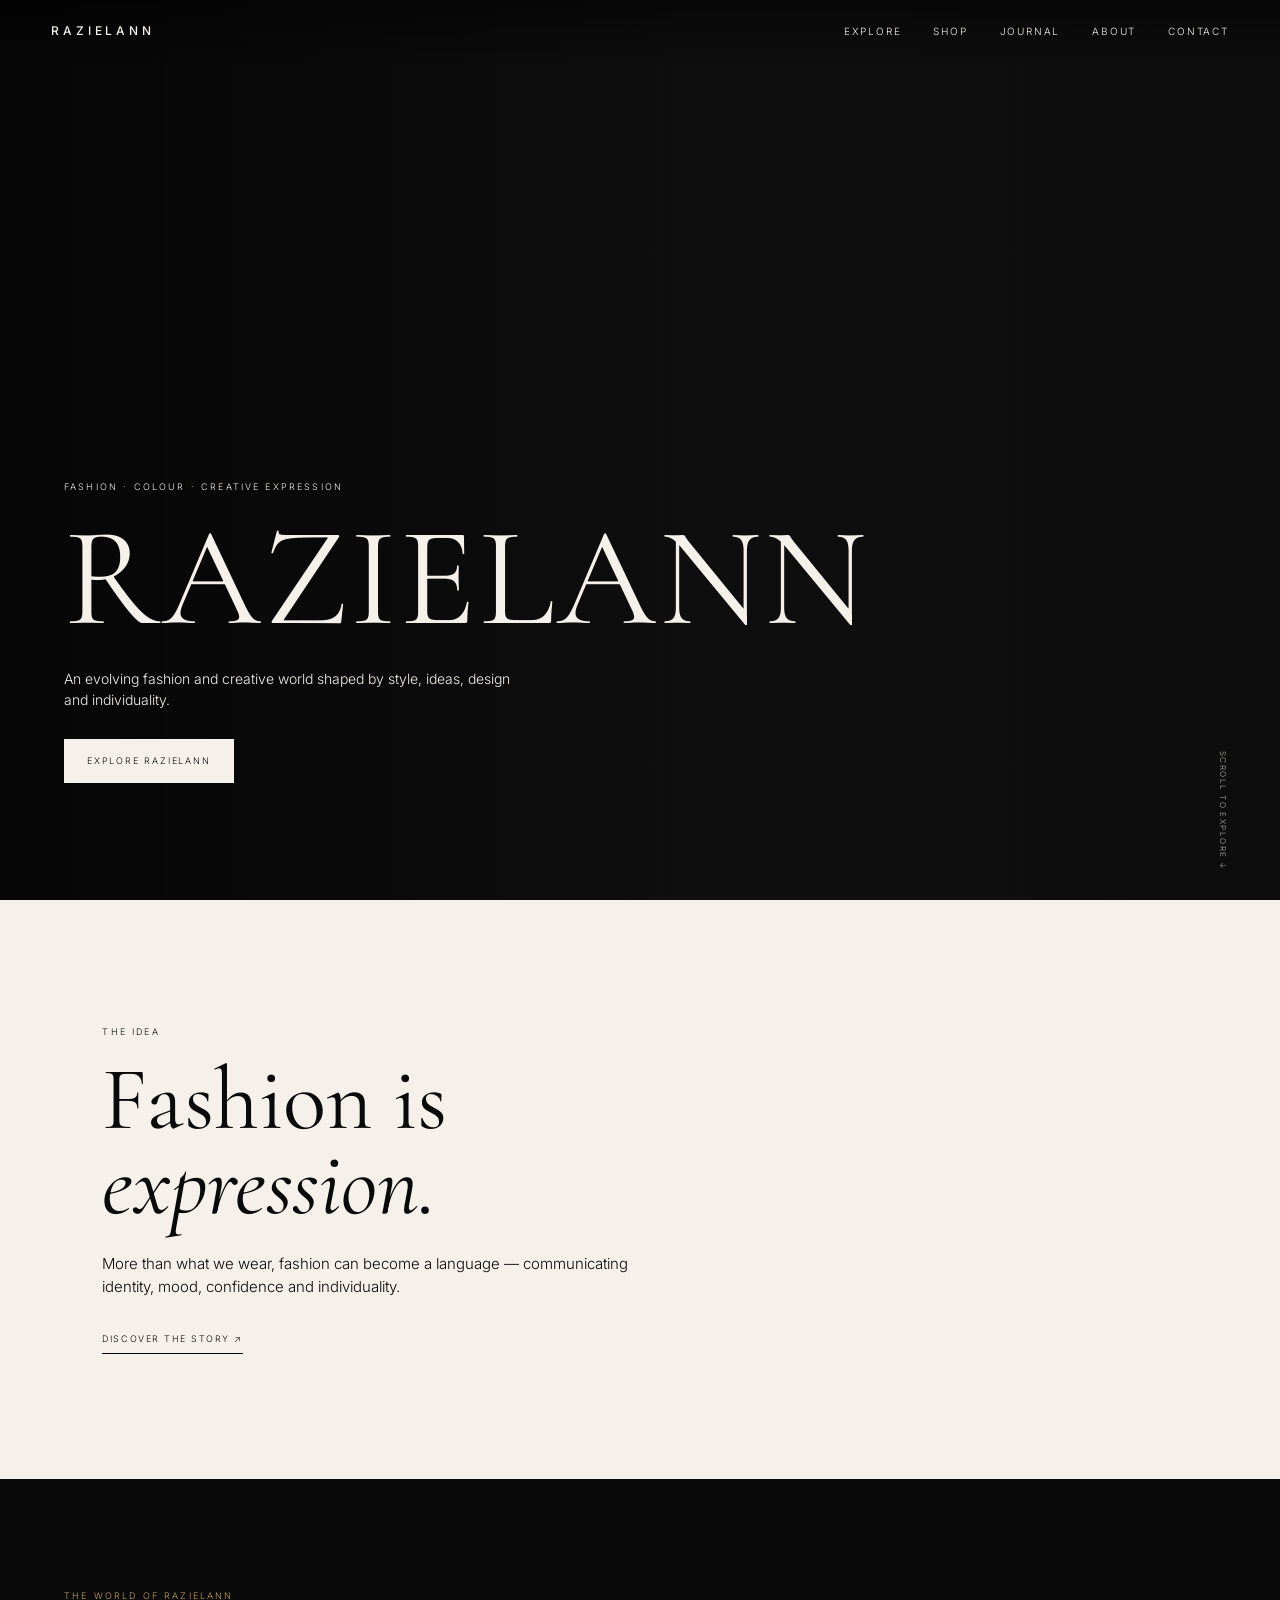
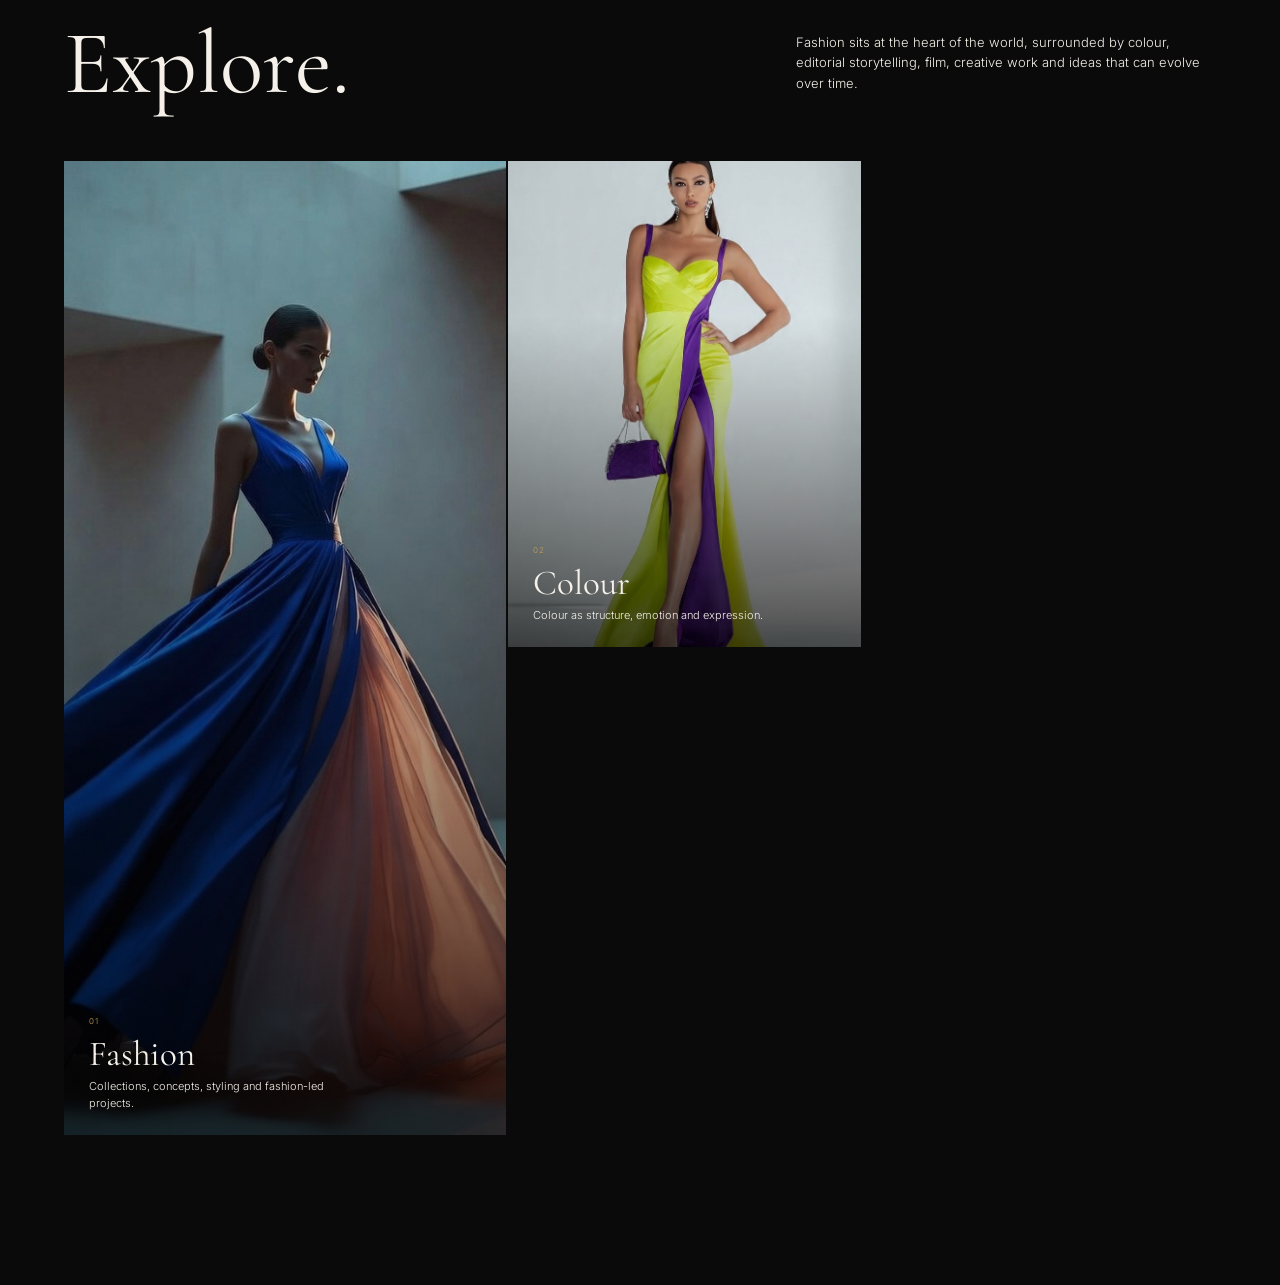
==== commit d5b941da: "Revise feature tiles in explore section Updated feature tiles in the explore section with new images" ====
--- a/index.html
+++ b/index.html
@@ -17,46 +17,5 @@
 
 <section id="explore" class="section-dark section-pad"><div class="section-head"><div><p class="eyebrow gold">THE WORLD OF RAZIELANN</p><h2>Explore.</h2></div><p class="section-intro">Fashion sits at the heart of the world, surrounded by colour, editorial storytelling, film, creative work and ideas that can evolve over time.</p></div>
 <div class="editorial-grid explore-grid">
-<a class="feature-tile tall" href="#fashion"><img src="assets/explore_fashion_bluepeach.png" alt="Blue and peach gown"><div class="tile-shade"></div><div class="tile-copy"><span>01</span><h3>Fashion</h3><p>Collections, concepts, styling and fashion-led projects.</p></div></a>
-<a class="feature-tile" href="#colour"><img src="assets/explore_colour_limepurple.png" alt="Lime and purple dress"><div class="tile-shade"></div><div class="tile-copy"><span>02</span><h3>Colour</h3><p>Colour as structure, emotion and expression.</p></div></a>
-<a class="feature-tile contain-tile" href="#creative"><img src="assets/explore_creative_redsuit.png" alt="Red suit styling board"><div class="tile-shade"></div><div class="tile-copy"><span>03</span><h3>Creative</h3><p>Experimental work without a fixed boundary.</p></div></a>
-<a class="feature-tile" href="editorial.html"><img src="assets/explore_stories_yellow.png" alt="Yellow chiffon gown with black belt"><div class="tile-shade"></div><div class="tile-copy"><span>04</span><h3>Editorial</h3><p>Lookbooks, campaigns and visual storytelling.</p></div></a>
-<a class="feature-tile" href="#film"><img src="assets/explore_film_blue.png" alt="Blue gown on a stage"><div class="tile-shade"></div><div class="tile-copy"><span>05</span><h3>Film</h3><p>Cinematic fashion stories in motion.</p></div></a>
-<a class="feature-tile" href="pov.html"><img src="assets/editorial_pointofview.png" alt="Silver jacket and red trousers fashion look"><div class="tile-shade"></div><div class="tile-copy"><span>06</span><h3>Point of View</h3><p>Ideas, perspective and the thinking behind the image.</p></div></a>
-<a class="feature-tile" href="#journal"><img src="assets/journal_creative_studio.png" alt="Creative fashion studio and design process"><div class="tile-shade"></div><div class="tile-copy"><span>07</span><h3>Journal</h3><p>Fashion, process, ideas and the thinking behind the work.</p></div></a>
-</div></section>
-
-<section id="fashion" class="content-feature section-light"><div class="visual-column"><div class="visual-title">Fashion is Presence</div><div class="content-image"><img src="assets/fashion_presence.png" alt="Pink and orange gown with structured shoulders"></div></div><div class="content-copy"><p class="eyebrow">FASHION</p><p>Tailoring, colour, silhouette and image-making come together to build a distinct RazielAnn visual language.</p></div></section>
-<section id="colour" class="feature-split section-light story-section"><div class="visual-column"><div class="visual-title">Styled In Colour</div><div class="split-image"><img src="assets/colour_styled_in_colour.png" alt="Model in a sculptural blue, pink and orange tailored look"></div></div><div class="split-copy"><p class="eyebrow">STYLED IN COLOUR</p><h2>Colour as<br><em>structure.</em></h2><p>An editorial study of colour in dress — not basic colour matching, but colour as a visual system. The trilogy moves through <strong>Harmony → Opposition → Restraint</strong>, showing how colour can create balance, tension and authority.</p><div class="story-principles"><div><strong>HARMONY</strong><span>Controlled relationships that feel considered rather than predictable.</span></div><div><strong>OPPOSITION</strong><span>Bold contrast used to create energy, tension and visual presence.</span></div><div><strong>RESTRAINT</strong><span>Tonal dressing where proportion, texture and silhouette carry the expression.</span></div></div><a class="button button-dark" href="blue.html">EXPLORE THE BLUE EDITORIAL</a><a class="text-link" href="#shop">DISCOVER THE COLLECTION ↗</a></div></section>
-<section id="editorial" class="content-feature section-light editorial-main-section"><div class="visual-column"><div class="visual-title">Editorial is Story</div><div class="content-image"><img src="assets/editorial_cream_dress.png" alt="Cream long dress editorial portrait"></div></div><div class="content-copy"><p class="eyebrow">EDITORIAL</p><h2>Fashion<br><em>tells the story.</em></h2><p>Editorial is where fashion becomes a visual language — through image, composition, colour, silhouette, setting and atmosphere.</p><a class="button button-dark" href="editorial.html">ENTER EDITORIAL ↗</a></div></section>
-<section id="pov" class="content-feature section-dark pov-main-section"><div class="content-image"><img src="assets/editorial_pointofview.png" alt="Silver crop top and jacket with red trousers"></div><div class="content-copy"><p class="eyebrow gold">POINT OF VIEW</p><h2>Every image<br><em>has a position.</em></h2><p>Point of View explores the thinking behind the fashion image — the colour, silhouette, styling, setting and choices that give a look its meaning.</p><a class="button button-light" href="pov.html">ENTER POINT OF VIEW ↗</a></div></section>
-
-<section id="shop" class="section-ivory section-pad shop-section"><div class="section-head dark-text"><div><p class="eyebrow">THE RAZIELANN COLLECTION</p><h2>Shop RazielAnn.</h2></div><div class="shop-intro-block"><p class="section-intro dark-intro">Digital publications and styling resources created to be explored, used and revisited.</p><a class="button button-dark shop-cta" href="https://payhip.com/RazielannConcepts" target="_blank" rel="noopener">VISIT THE RAZIELANN SHOP ↗</a></div></div><div class="product-grid">
-<article class="product-card"><div class="product-image"><img src="assets/prod_trilogy_cover.png" alt="Styled in Colour — The Complete Trilogy cover"></div><div class="product-meta"><h3>Styled in Colour — The Complete Trilogy</h3><p>Volumes I–III</p></div></article>
-<article class="product-card"><div class="product-image"><img src="assets/prod_defined_cover.png" alt="Defined by Presence cover"></div><div class="product-meta"><h3>Defined by Presence</h3><p>Bold silhouettes &amp; colour styling</p></div></article>
-<article class="product-card"><div class="product-image"><img src="assets/prod_lookbook_cover.png" alt="The Lookbook cover"></div><div class="product-meta"><h3>The Lookbook</h3><p>A visual lookbook from the Styled in Colour Trilogy</p></div></article>
-<article class="product-card"><div class="product-image"><img src="assets/prod_vol1_cover.png" alt="Styled in Colour Volume I cover"></div><div class="product-meta"><h3>Styled in Colour — Volume I</h3><p>Controlled Harmony</p></div></article>
-<article class="product-card"><div class="product-image"><img src="assets/prod_vol2_cover.png" alt="Styled in Colour Volume II cover"></div><div class="product-meta"><h3>Styled in Colour — Volume II</h3><p>The Discipline of Contrast</p></div></article>
-<article class="product-card"><div class="product-image"><img src="assets/prod_vol3_cover.png" alt="Styled in Colour Volume III cover"></div><div class="product-meta"><h3>Styled in Colour — Volume III</h3><p>Mastery &amp; Restraint</p></div></article>
-<article class="product-card"><div class="product-image"><img src="assets/prod_3way_cover.png" alt="Styled in Colour The 3-Way Method cover"></div><div class="product-meta"><h3>Styled in Colour — The 3-Way Method</h3><p>Bold. Wearable. Editorial.</p></div></article>
-<article class="product-card"><div class="product-image"><img src="assets/prod_14outfits_cover.png" alt="Styled in Colour 14 Bold Outfits cover"></div><div class="product-meta"><h3>Styled in Colour — 14 Bold Outfits You’ll Actually Wear</h3><p>14 bold colour outfit ideas</p></div></article>
-</div></section>
-
-<section id="journal" class="journal section-dark section-pad"><div class="section-head"><div><p class="eyebrow gold">THE JOURNAL</p><h2>Ideas Worth<br><em>Exploring.</em></h2></div><p class="section-intro">A growing editorial space for fashion, colour, creativity, design and the thinking behind the work.</p></div><div class="journal-feature"><div class="journal-image"><img src="assets/journal_creative_studio.png" alt="Fashion designer working in a creative studio with sketches, fabrics and a dress form"></div><div class="journal-copy"><p class="eyebrow gold">THE JOURNAL</p><h3>Inside the Journal.</h3><p>The Journal will become a space for fashion, colour, creative process, visual culture and the ideas behind the work.</p><span class="text-link light-link">JOURNAL COMING SOON</span></div></div></section>
-
-<section id="coming-soon" class="coming-soon section-light section-pad"><div class="section-head"><div><p class="eyebrow">THE NEXT CHAPTERS</p><h2>Coming<br><em>Soon.</em></h2></div><p class="section-intro dark-intro">Selected ideas already taking shape inside the wider RazielAnn world.</p></div><div class="coming-grid">
-<article><div class="coming-image"><img src="assets/coming_colour_pink_silver.png" alt="Pink long-sleeve blouse with layered silver skirt"></div><p class="eyebrow">COLOUR</p><h3>When Colour Becomes A Language</h3></article>
-<article><div class="coming-image"><img src="assets/coming_creative_boat.png" alt="Model on a boat dressed in cyan and orange"></div><p class="eyebrow">CREATIVE PROCESS</p><h3>From An Idea To A Visual World</h3></article>
-<article><div class="coming-image"><img src="assets/coming_creative_bookshelf.png" alt="Model in a green velvet gown beside a bookshelf"></div><p class="eyebrow">CREATIVE PROCESS</p><h3>Ideas Can Become Worlds</h3></article>
-<article><div class="coming-image"><img src="assets/coming_creative_wearable_art.png" alt="RazielAnn wearable art concept"></div><p class="eyebrow">CREATIVE PROCESS</p><h3>Building A Brand That Can Evolve</h3></article>
-<article><div class="coming-image"><img src="assets/coming_film_red.png" alt="Woman dressed in a red gown in a cinematic fashion scene"></div><p class="eyebrow">FILM</p><h3>Fashion In Motion</h3></article>
-</div></section>
-
-<section id="film" class="film-section"><div class="film-visual"><img src="assets/explore_film_blue.png" alt="Blue gown on a stage"><div class="film-overlay"><p class="eyebrow">CINEMATIC WORLD</p><h2>Fashion<br><em>In Motion.</em></h2><p>Film, movement and atmosphere extending the RazielAnn visual language.</p></div></div></section>
-
-<section id="about" class="about section-light section-pad"><div class="about-grid"><div><p class="eyebrow">ABOUT RAZIELANN</p><h2>An evolving<br><em>creative brand.</em></h2></div><div><p class="lead">RazielAnn is not defined by a fixed catalogue. It is defined by a point of view — a continuing exploration of fashion, creativity, design, ideas and individuality.</p><p>What exists today is one expression of that world. What comes tomorrow is allowed to be different, unexpected and new.</p><a class="button button-dark" href="#contact">ENTER THE WORLD</a></div></div></section>
-<section id="contact" class="newsletter section-dark"><div><p class="eyebrow gold">STAY CLOSE</p><h2>Enter the world<br><em>of RazielAnn.</em></h2><p>New stories, creative releases, collections and selected updates.</p></div><form class="newsletter-form" onsubmit="return subscribe(event)"><label for="email">Email address</label><div><input id="email" type="email" placeholder="Your email address" required><button class="button button-light" type="submit">JOIN</button></div><small id="form-message" role="status"></small></form></section>
-</main>
-<footer class="footer"><div class="footer-top"><div><a class="logo" href="#top">RAZIELANN</a><p>Fashion · Colour · Creative Expression</p></div><div class="footer-links"><a href="#explore">Explore</a><a href="#shop">Shop</a><a href="#journal">Journal</a><a href="#about">About</a><a href="#contact">Contact</a></div><div class="footer-social"><span>Instagram</span><span>Pinterest</span><span>Facebook</span></div></div><div class="footer-bottom"><span>© 2026 RAZIELANN</span><span>Privacy · Terms · Cookies</span></div></footer>
-<script src="script.js"></script>
-</body></html>+<a class="feature-tile tall" href="#fashion"><img src="explore_fashion_bluepeach.png" alt="Blue and peach gown"><div class="tile-shade"></div><div class="tile-copy"><span>01</span><h3>Fashion</h3><p>Collections, concepts, styling and fashion-led projects.</p></div></a>
+<a class="feature-tile" href="#colour"><img src="explore_colour_limepurple.png" alt="Lime and purple dress"><div class="tile-shade"></div><div class="tile-copy"><span>02</span><h3>Colour</h3><p>Colour as structure, emotion and expression.</p></div></a>
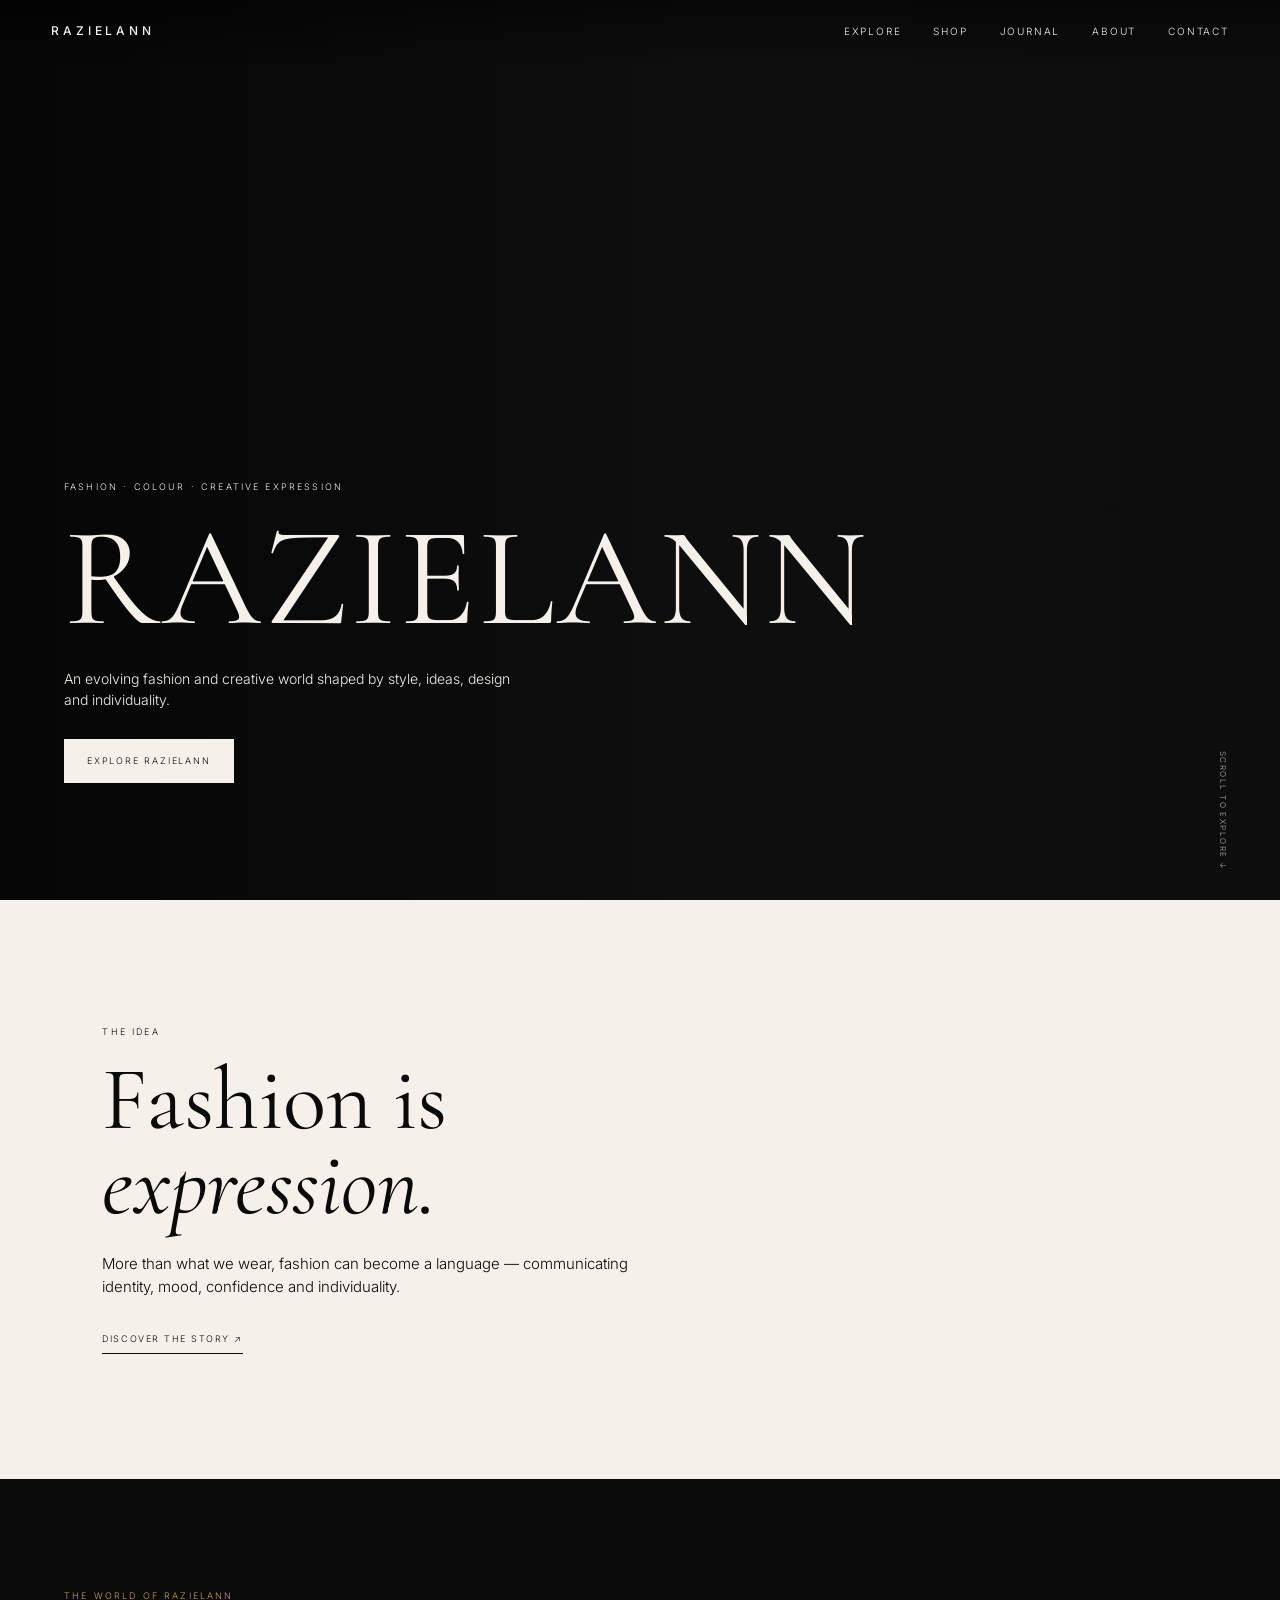
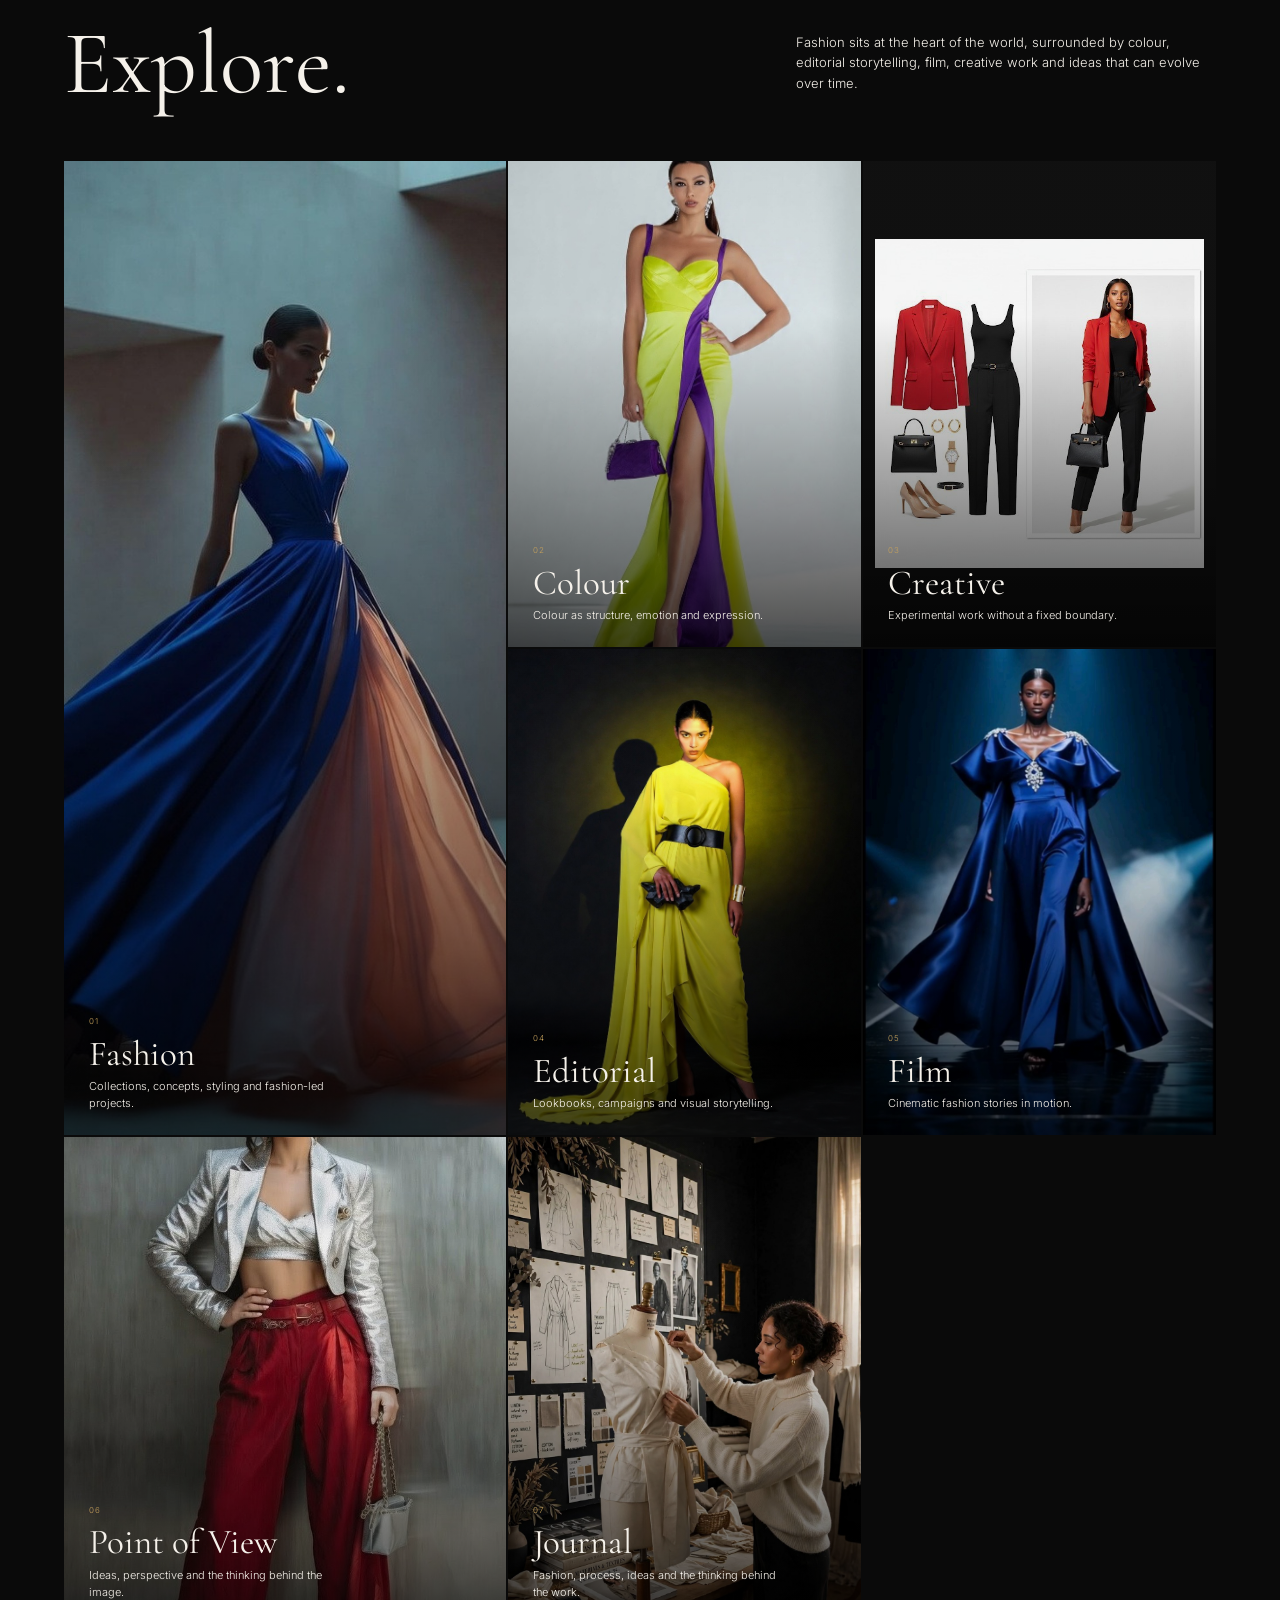
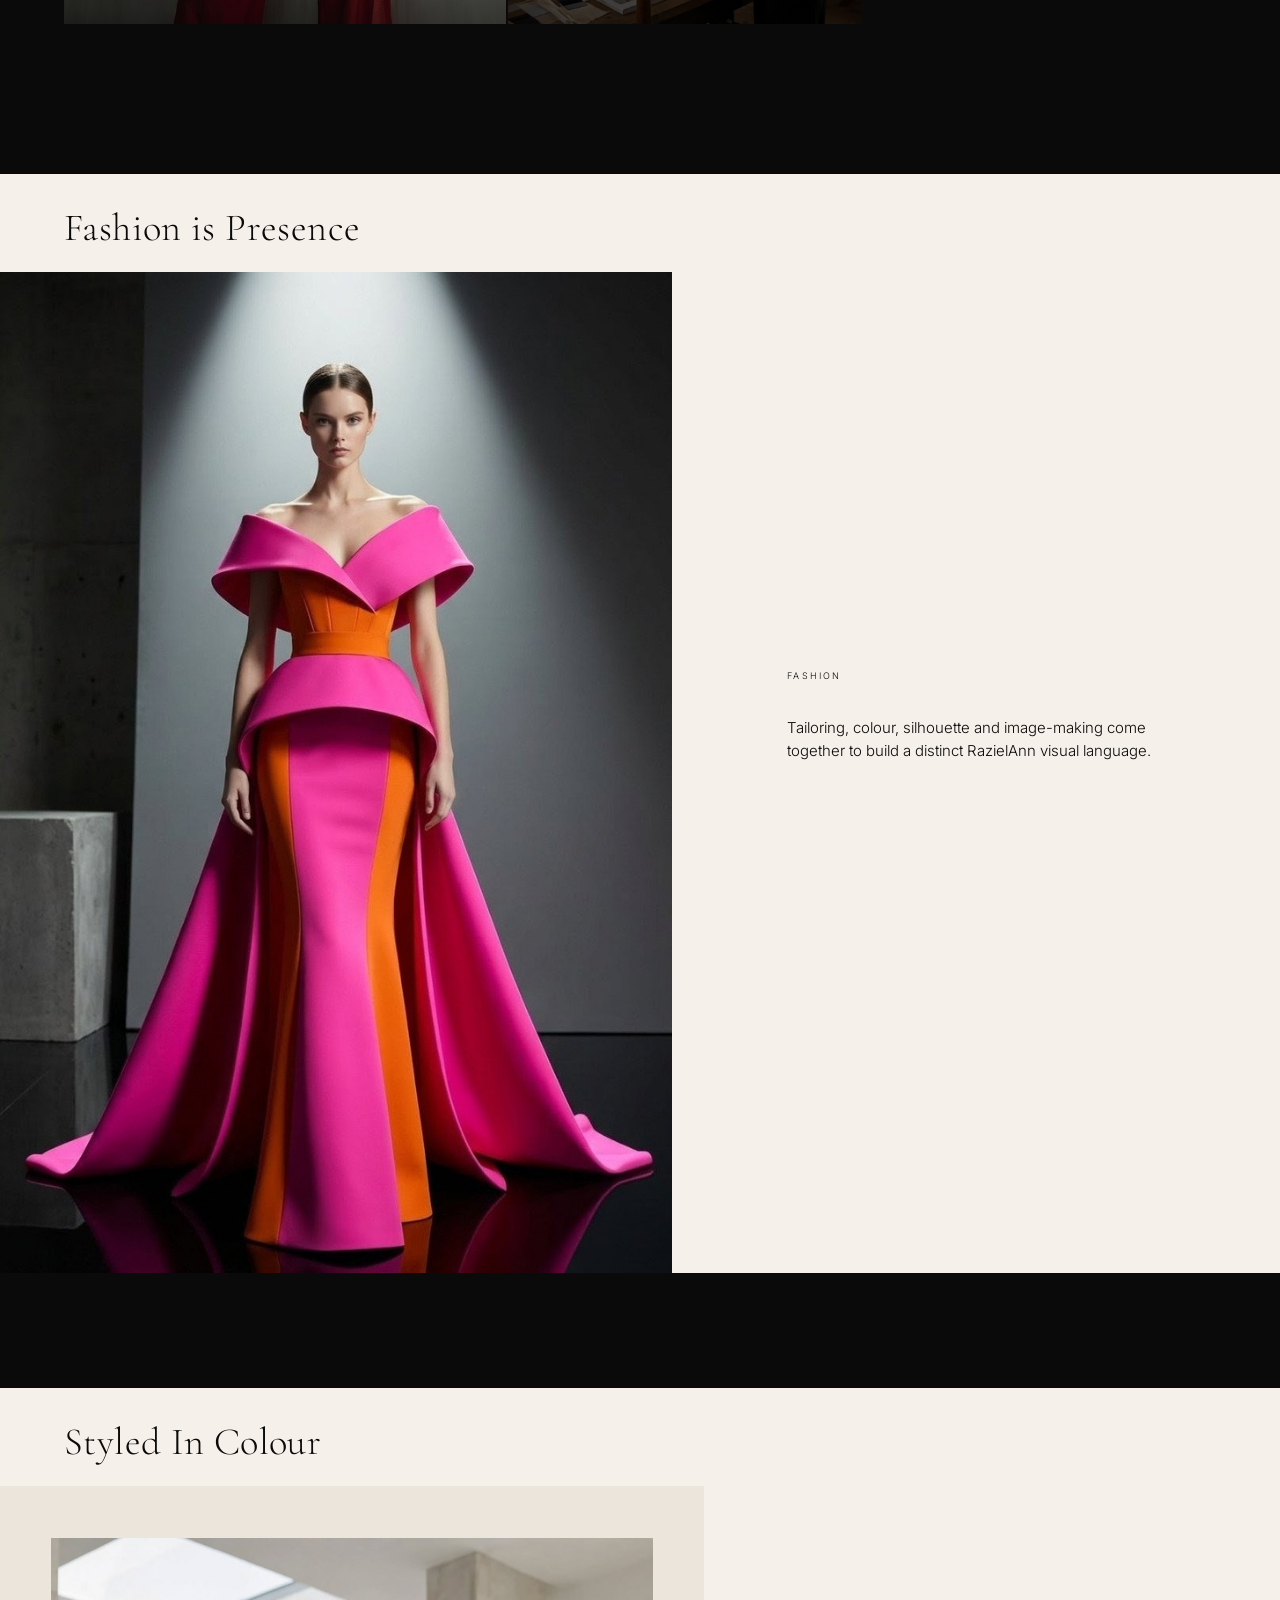
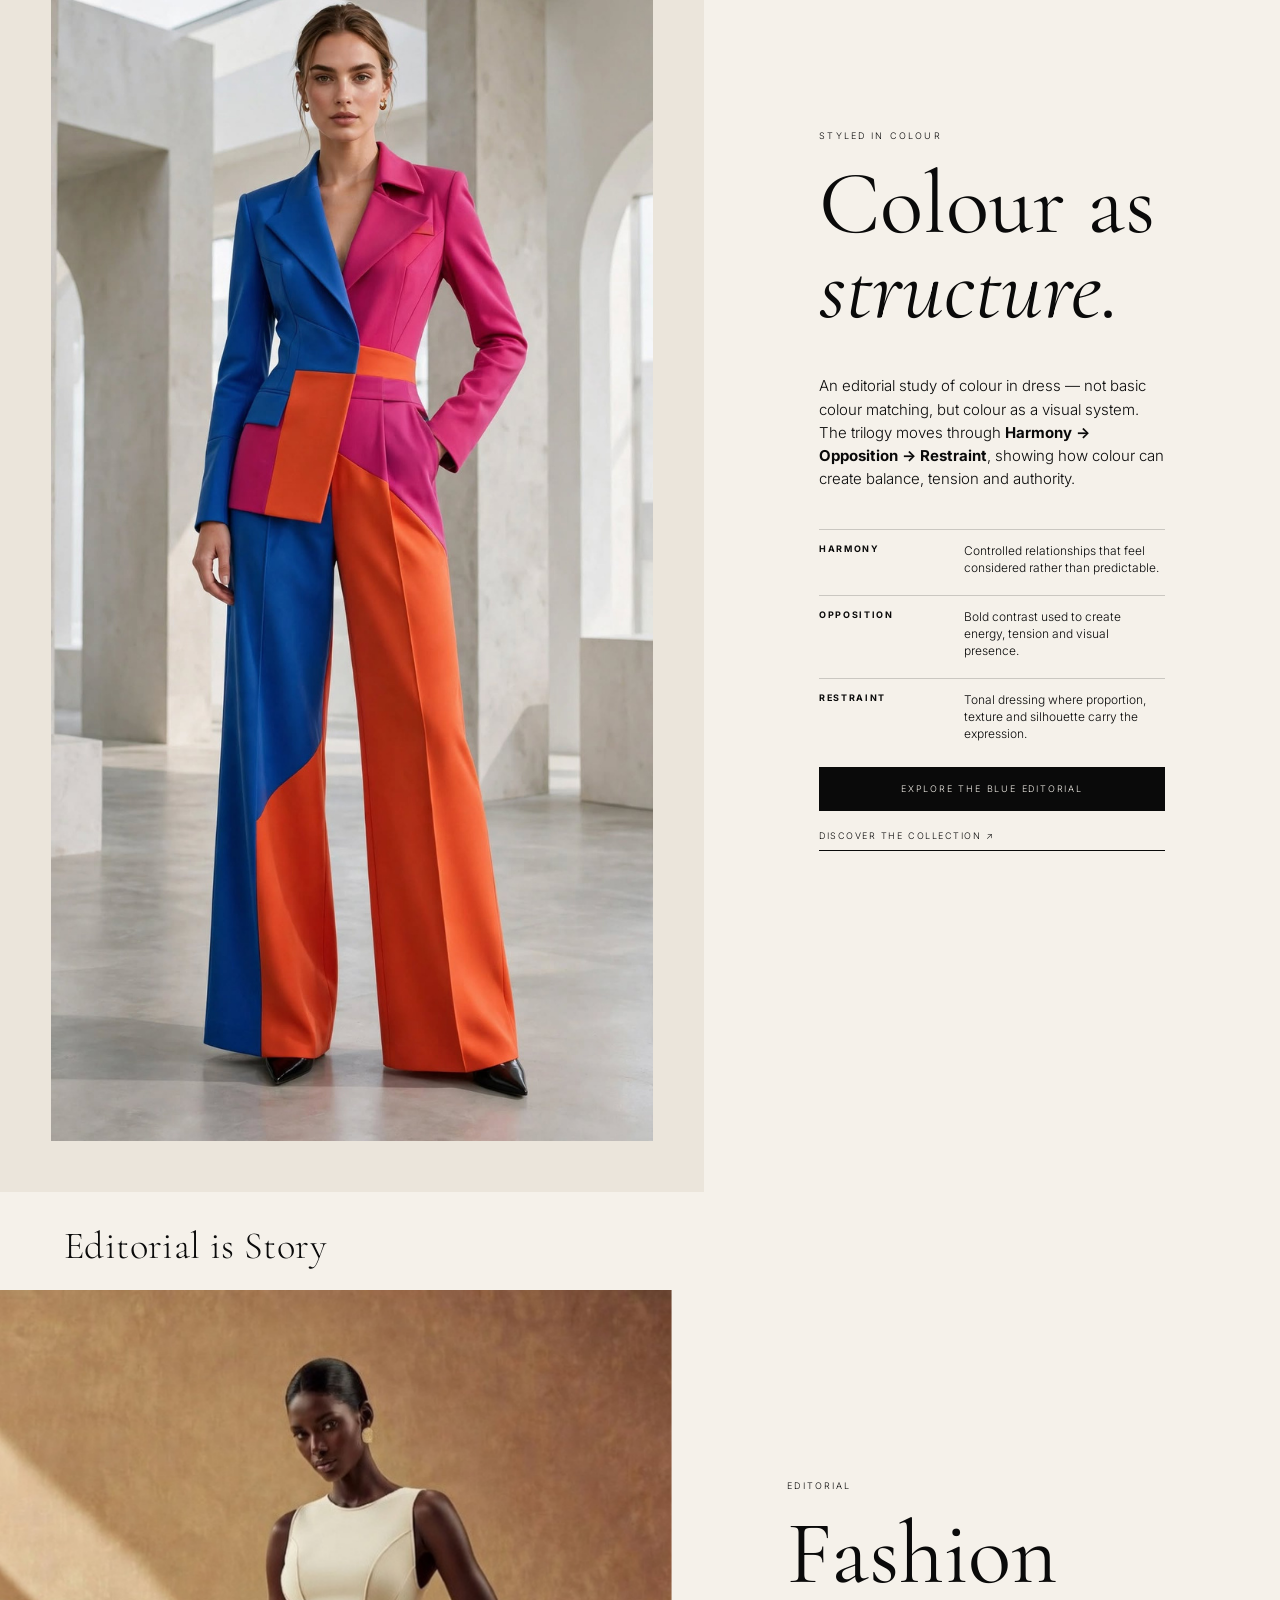
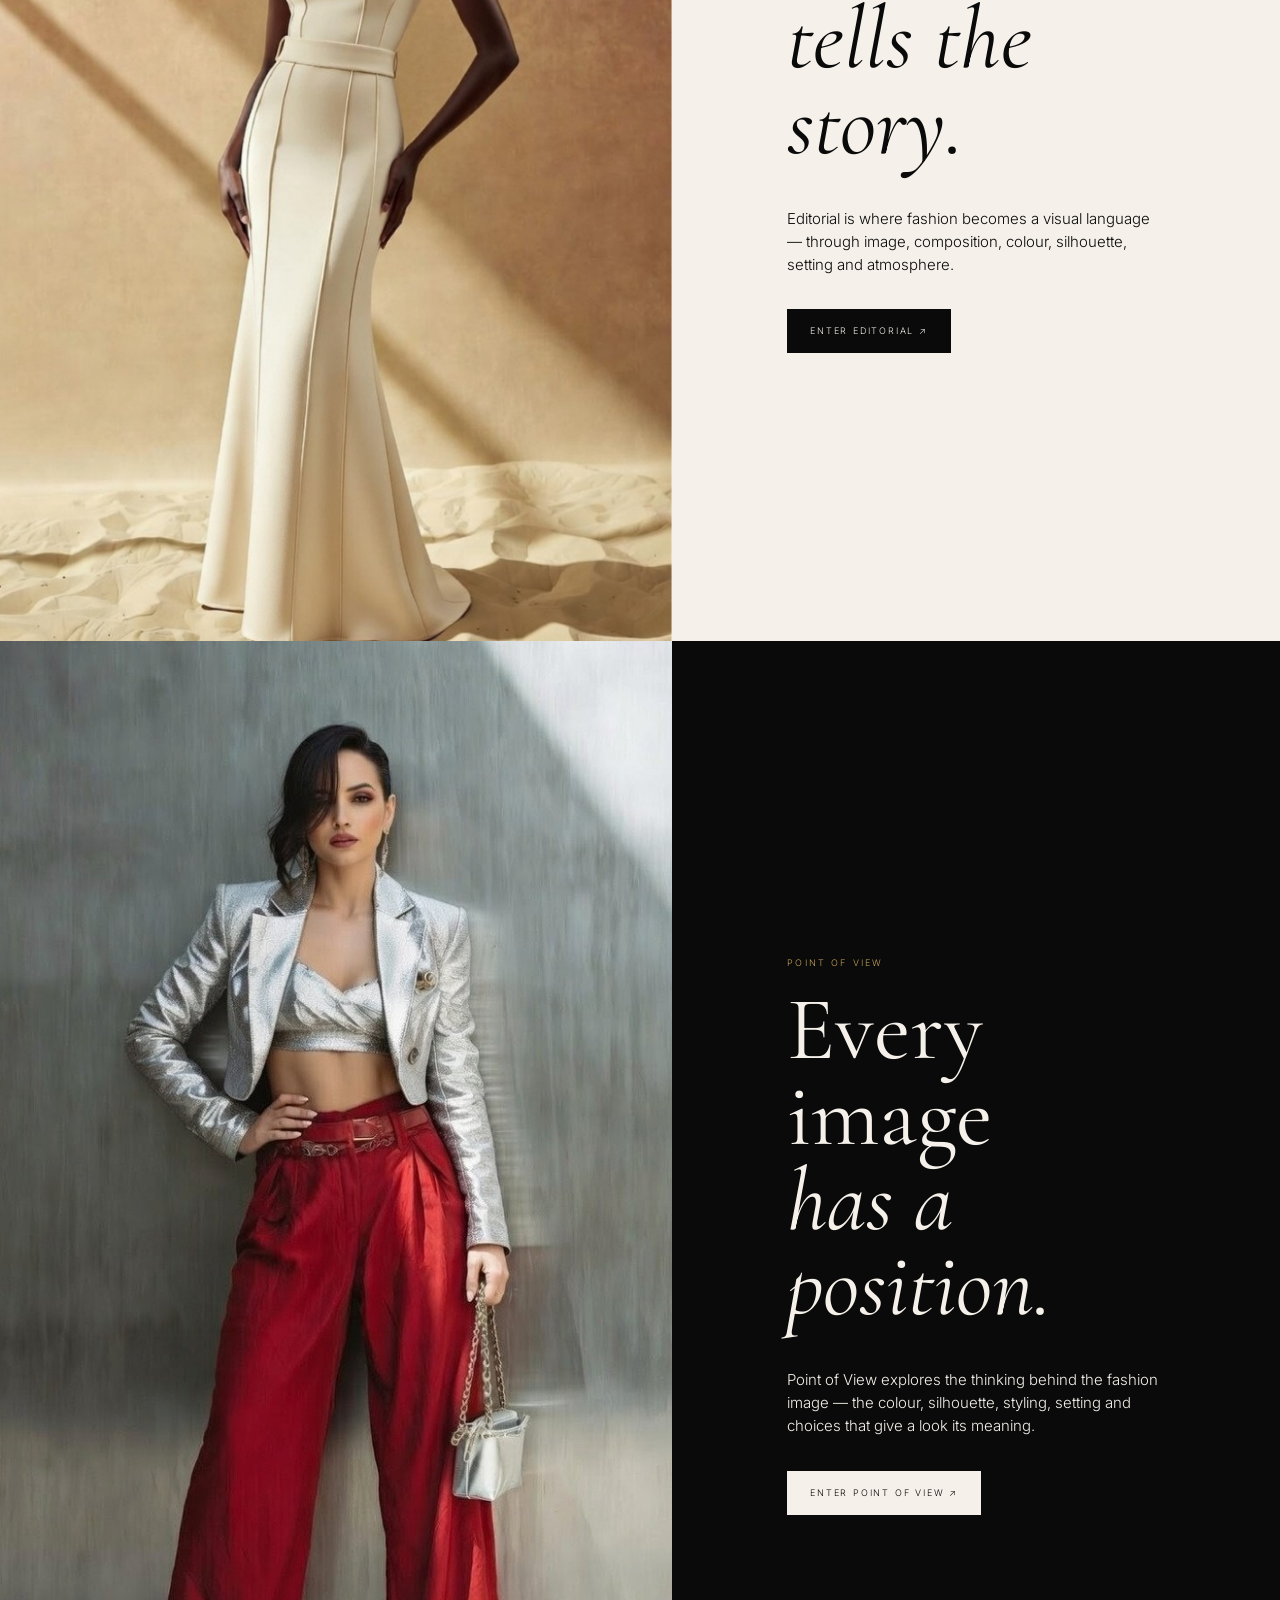
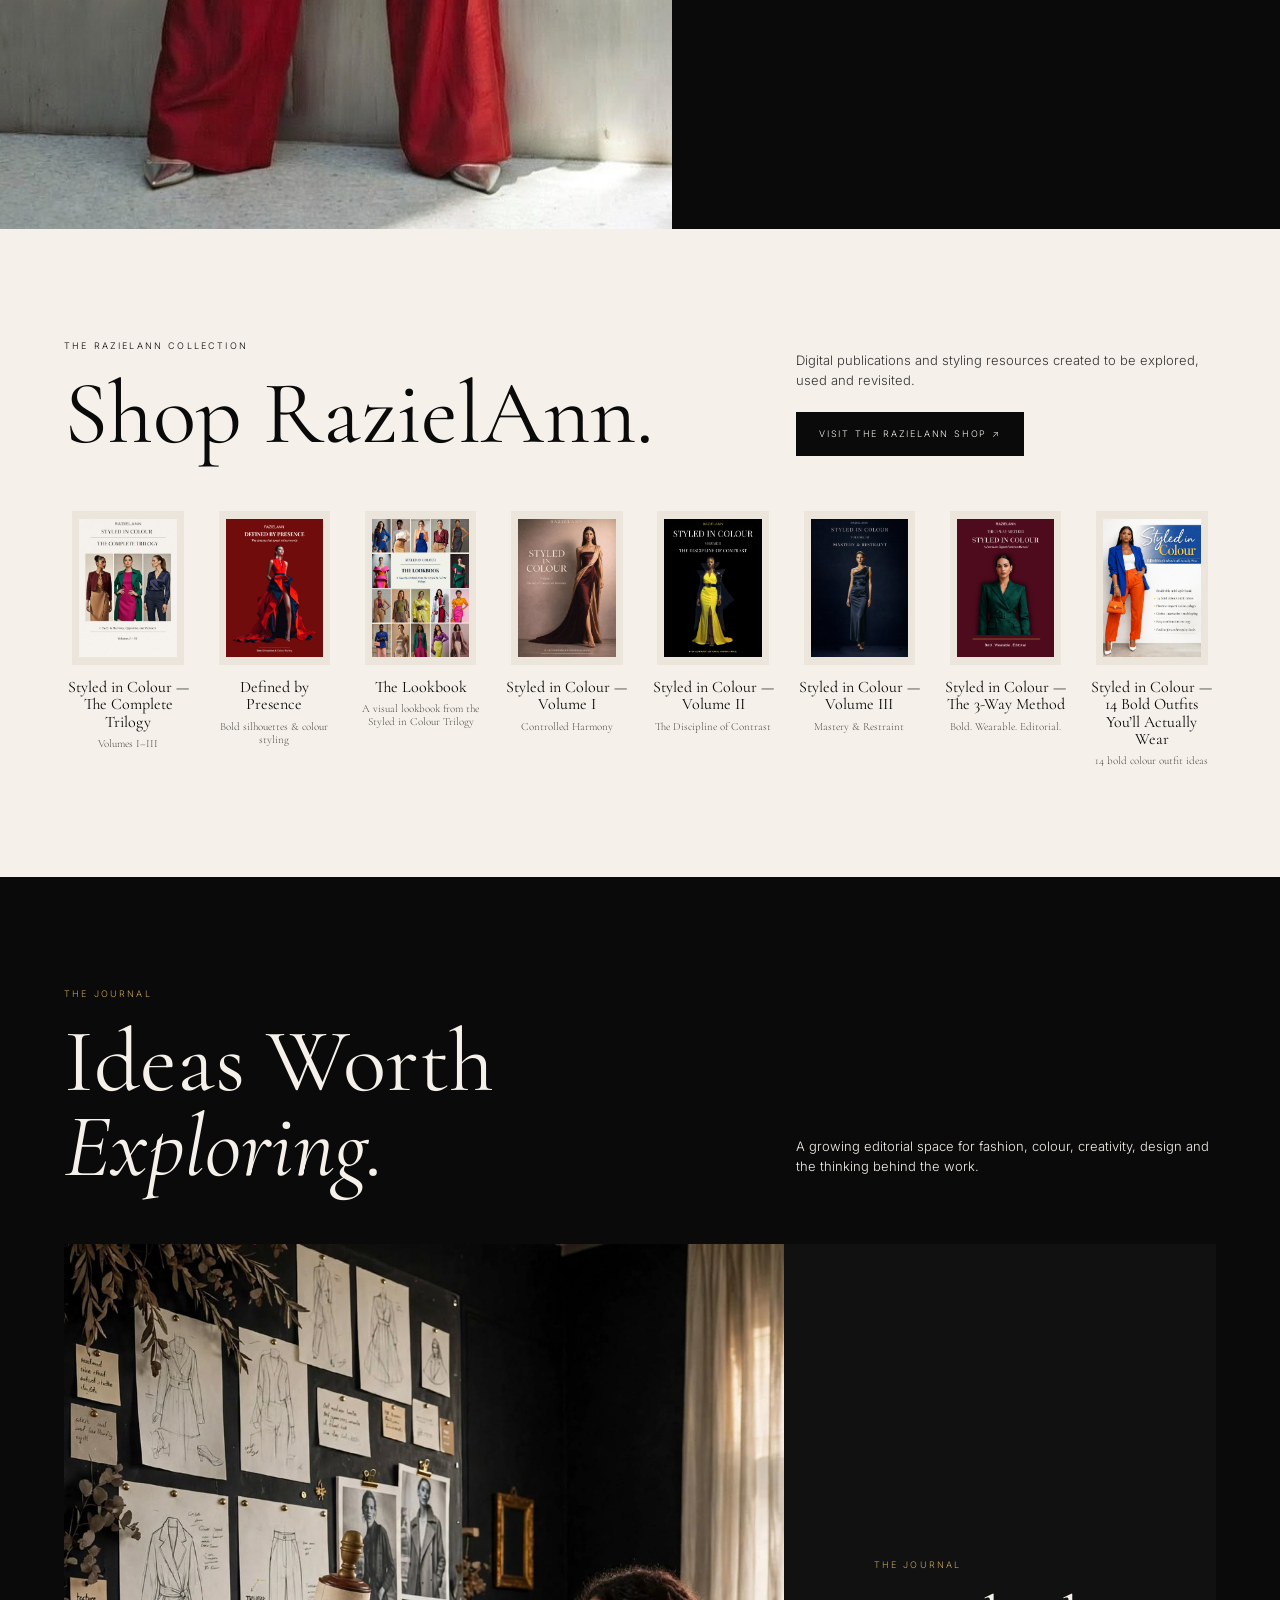
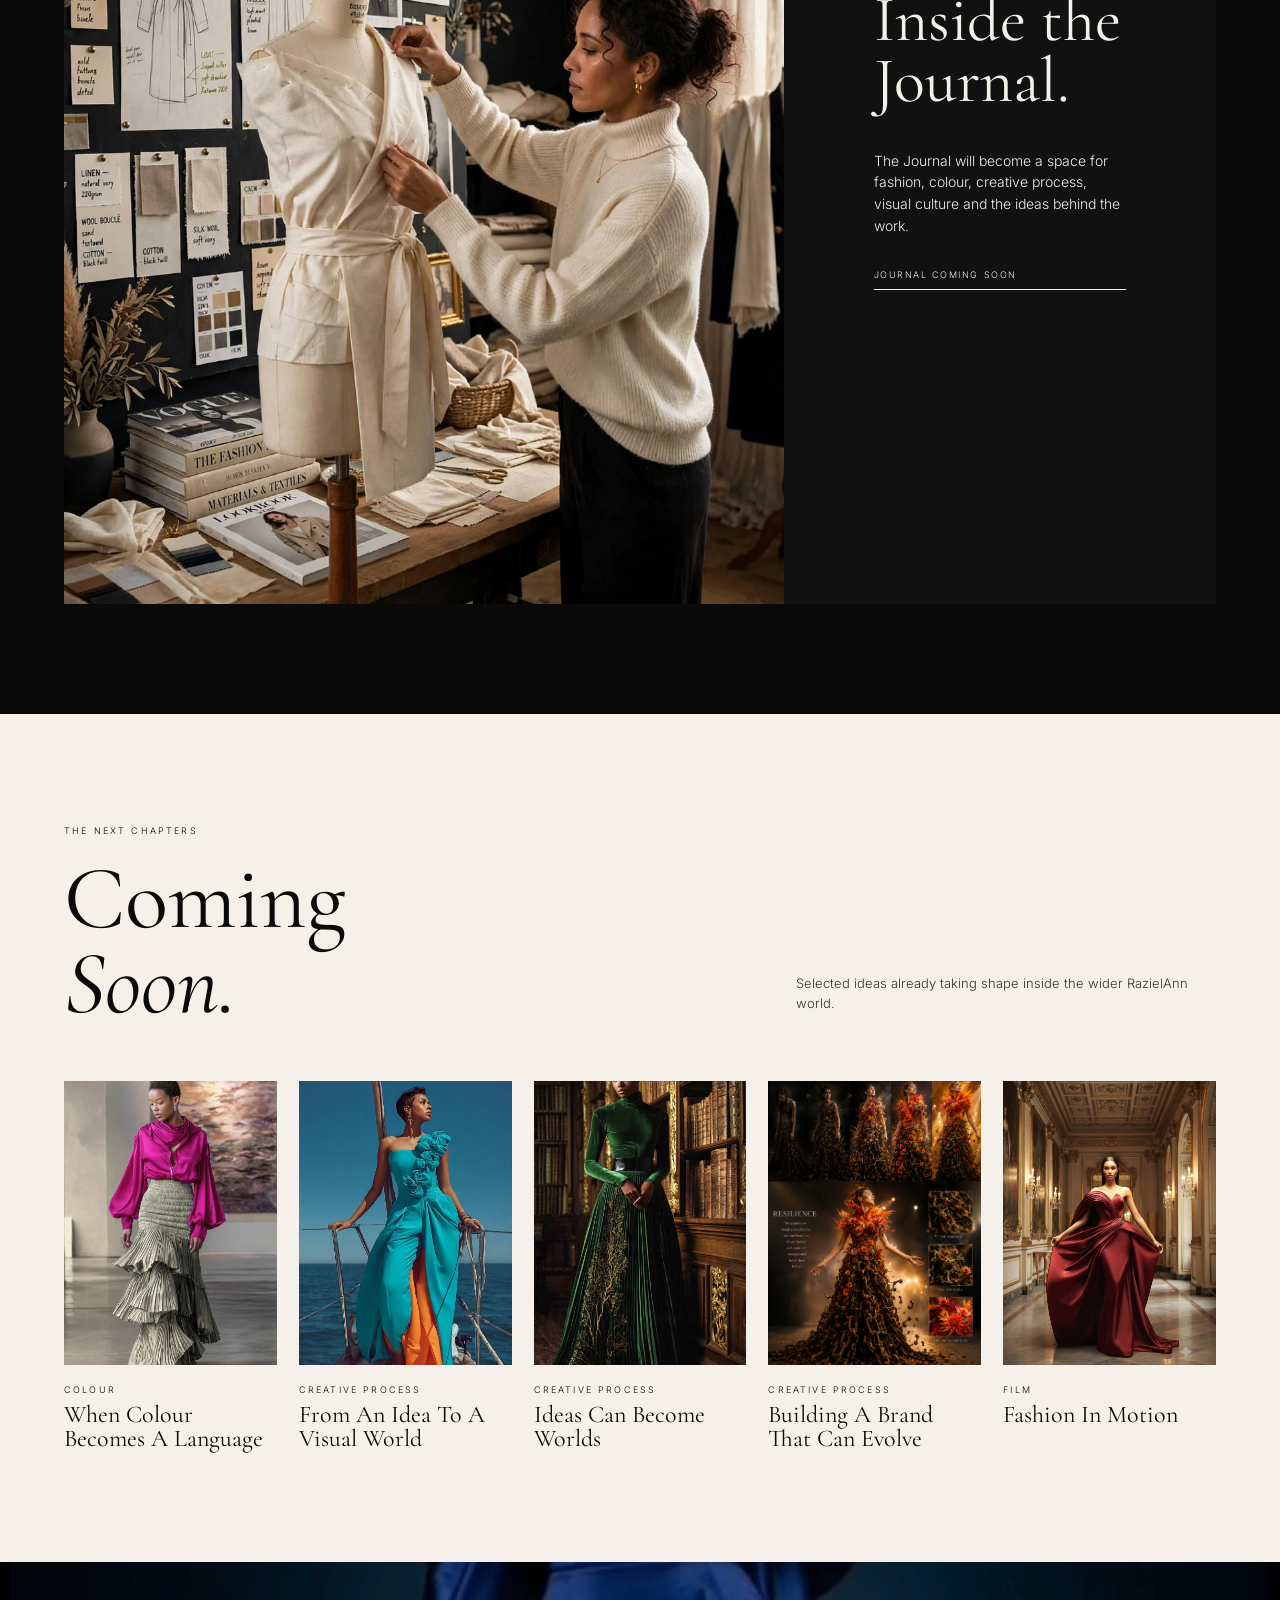
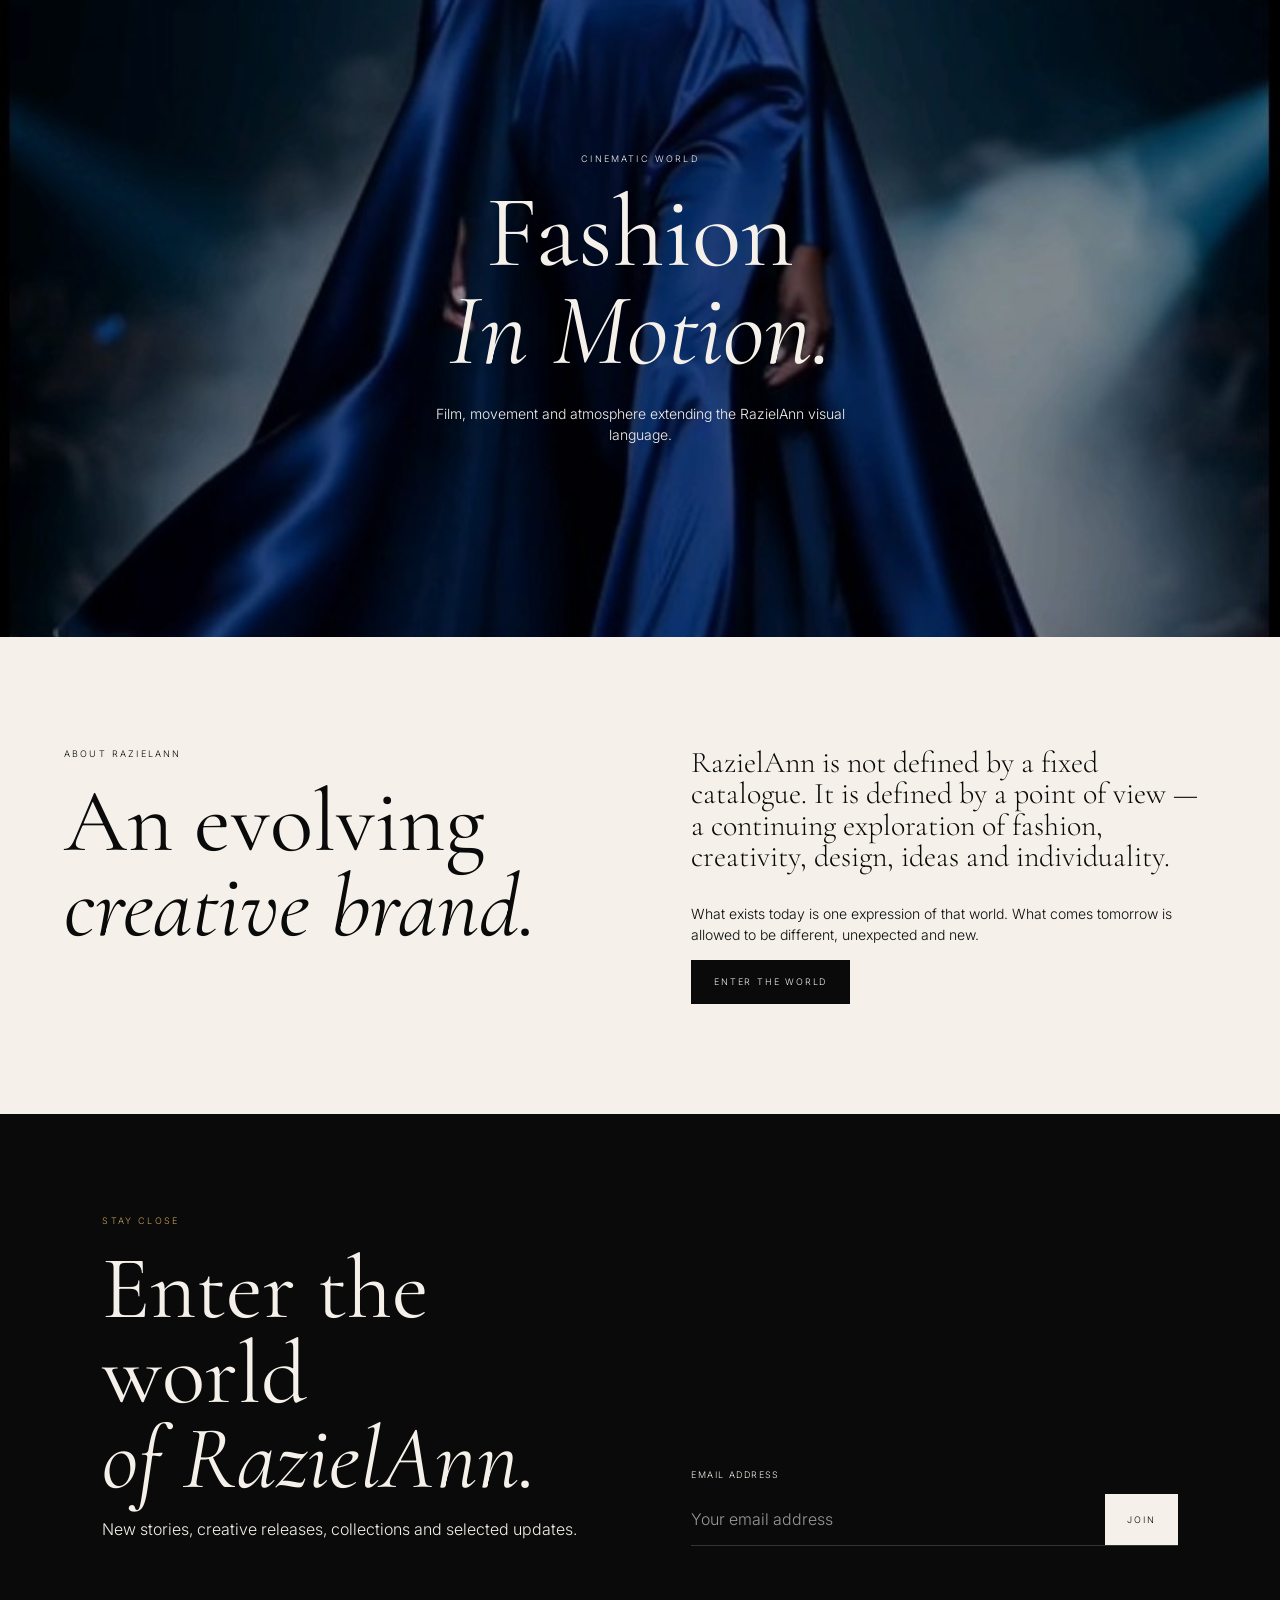
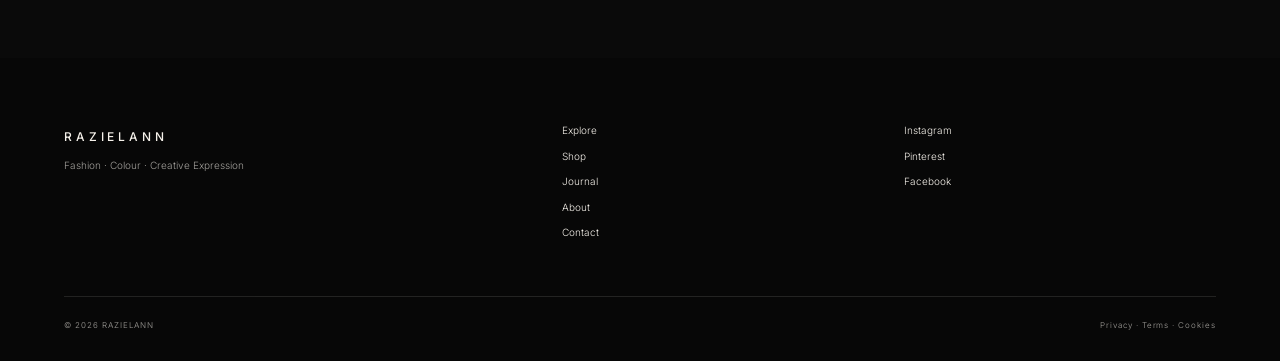
==== commit 8fe7f9d9: "Add new sections and features to index.html" ====
--- a/index.html
+++ b/index.html
@@ -19,3 +19,44 @@
 <div class="editorial-grid explore-grid">
 <a class="feature-tile tall" href="#fashion"><img src="explore_fashion_bluepeach.png" alt="Blue and peach gown"><div class="tile-shade"></div><div class="tile-copy"><span>01</span><h3>Fashion</h3><p>Collections, concepts, styling and fashion-led projects.</p></div></a>
 <a class="feature-tile" href="#colour"><img src="explore_colour_limepurple.png" alt="Lime and purple dress"><div class="tile-shade"></div><div class="tile-copy"><span>02</span><h3>Colour</h3><p>Colour as structure, emotion and expression.</p></div></a>
+<a class="feature-tile contain-tile" href="#creative"><img src="explore_creative_redsuit.png" alt="Red suit styling board"><div class="tile-shade"></div><div class="tile-copy"><span>03</span><h3>Creative</h3><p>Experimental work without a fixed boundary.</p></div></a>
+<a class="feature-tile" href="editorial.html"><img src="explore_stories_yellow.png" alt="Yellow chiffon gown with black belt"><div class="tile-shade"></div><div class="tile-copy"><span>04</span><h3>Editorial</h3><p>Lookbooks, campaigns and visual storytelling.</p></div></a>
+<a class="feature-tile" href="#film"><img src="explore_film_blue.png" alt="Blue gown on a stage"><div class="tile-shade"></div><div class="tile-copy"><span>05</span><h3>Film</h3><p>Cinematic fashion stories in motion.</p></div></a>
+<a class="feature-tile" href="pov.html"><img src="editorial_pointofview.png" alt="Silver jacket and red trousers fashion look"><div class="tile-shade"></div><div class="tile-copy"><span>06</span><h3>Point of View</h3><p>Ideas, perspective and the thinking behind the image.</p></div></a>
+<a class="feature-tile" href="#journal"><img src="journal_creative_studio.png" alt="Creative fashion studio and design process"><div class="tile-shade"></div><div class="tile-copy"><span>07</span><h3>Journal</h3><p>Fashion, process, ideas and the thinking behind the work.</p></div></a>
+</div></section>
+
+<section id="fashion" class="content-feature section-light"><div class="visual-column"><div class="visual-title">Fashion is Presence</div><div class="content-image"><img src="fashion_presence.png" alt="Pink and orange gown with structured shoulders"></div></div><div class="content-copy"><p class="eyebrow">FASHION</p><p>Tailoring, colour, silhouette and image-making come together to build a distinct RazielAnn visual language.</p></div></section>
+<section id="colour" class="feature-split section-light story-section"><div class="visual-column"><div class="visual-title">Styled In Colour</div><div class="split-image"><img src="colour_styled_in_colour.png" alt="Model in a sculptural blue, pink and orange tailored look"></div></div><div class="split-copy"><p class="eyebrow">STYLED IN COLOUR</p><h2>Colour as<br><em>structure.</em></h2><p>An editorial study of colour in dress — not basic colour matching, but colour as a visual system. The trilogy moves through <strong>Harmony → Opposition → Restraint</strong>, showing how colour can create balance, tension and authority.</p><div class="story-principles"><div><strong>HARMONY</strong><span>Controlled relationships that feel considered rather than predictable.</span></div><div><strong>OPPOSITION</strong><span>Bold contrast used to create energy, tension and visual presence.</span></div><div><strong>RESTRAINT</strong><span>Tonal dressing where proportion, texture and silhouette carry the expression.</span></div></div><a class="button button-dark" href="blue.html">EXPLORE THE BLUE EDITORIAL</a><a class="text-link" href="#shop">DISCOVER THE COLLECTION ↗</a></div></section>
+<section id="editorial" class="content-feature section-light editorial-main-section"><div class="visual-column"><div class="visual-title">Editorial is Story</div><div class="content-image"><img src="editorial_cream_dress.png" alt="Cream long dress editorial portrait"></div></div><div class="content-copy"><p class="eyebrow">EDITORIAL</p><h2>Fashion<br><em>tells the story.</em></h2><p>Editorial is where fashion becomes a visual language — through image, composition, colour, silhouette, setting and atmosphere.</p><a class="button button-dark" href="editorial.html">ENTER EDITORIAL ↗</a></div></section>
+<section id="pov" class="content-feature section-dark pov-main-section"><div class="content-image"><img src="editorial_pointofview.png" alt="Silver crop top and jacket with red trousers"></div><div class="content-copy"><p class="eyebrow gold">POINT OF VIEW</p><h2>Every image<br><em>has a position.</em></h2><p>Point of View explores the thinking behind the fashion image — the colour, silhouette, styling, setting and choices that give a look its meaning.</p><a class="button button-light" href="pov.html">ENTER POINT OF VIEW ↗</a></div></section>
+
+<section id="shop" class="section-ivory section-pad shop-section"><div class="section-head dark-text"><div><p class="eyebrow">THE RAZIELANN COLLECTION</p><h2>Shop RazielAnn.</h2></div><div class="shop-intro-block"><p class="section-intro dark-intro">Digital publications and styling resources created to be explored, used and revisited.</p><a class="button button-dark shop-cta" href="https://payhip.com/RazielannConcepts" target="_blank" rel="noopener">VISIT THE RAZIELANN SHOP ↗</a></div></div><div class="product-grid">
+<article class="product-card"><div class="product-image"><img src="prod_trilogy_cover.png" alt="Styled in Colour — The Complete Trilogy cover"></div><div class="product-meta"><h3>Styled in Colour — The Complete Trilogy</h3><p>Volumes I–III</p></div></article>
+<article class="product-card"><div class="product-image"><img src="prod_defined_cover.png" alt="Defined by Presence cover"></div><div class="product-meta"><h3>Defined by Presence</h3><p>Bold silhouettes &amp; colour styling</p></div></article>
+<article class="product-card"><div class="product-image"><img src="prod_lookbook_cover.png" alt="The Lookbook cover"></div><div class="product-meta"><h3>The Lookbook</h3><p>A visual lookbook from the Styled in Colour Trilogy</p></div></article>
+<article class="product-card"><div class="product-image"><img src="prod_vol1_cover.png" alt="Styled in Colour Volume I cover"></div><div class="product-meta"><h3>Styled in Colour — Volume I</h3><p>Controlled Harmony</p></div></article>
+<article class="product-card"><div class="product-image"><img src="prod_vol2_cover.png" alt="Styled in Colour Volume II cover"></div><div class="product-meta"><h3>Styled in Colour — Volume II</h3><p>The Discipline of Contrast</p></div></article>
+<article class="product-card"><div class="product-image"><img src="prod_vol3_cover.png" alt="Styled in Colour Volume III cover"></div><div class="product-meta"><h3>Styled in Colour — Volume III</h3><p>Mastery &amp; Restraint</p></div></article>
+<article class="product-card"><div class="product-image"><img src="prod_3way_cover.png" alt="Styled in Colour The 3-Way Method cover"></div><div class="product-meta"><h3>Styled in Colour — The 3-Way Method</h3><p>Bold. Wearable. Editorial.</p></div></article>
+<article class="product-card"><div class="product-image"><img src="prod_14outfits_cover.png" alt="Styled in Colour 14 Bold Outfits cover"></div><div class="product-meta"><h3>Styled in Colour — 14 Bold Outfits You’ll Actually Wear</h3><p>14 bold colour outfit ideas</p></div></article>
+</div></section>
+
+<section id="journal" class="journal section-dark section-pad"><div class="section-head"><div><p class="eyebrow gold">THE JOURNAL</p><h2>Ideas Worth<br><em>Exploring.</em></h2></div><p class="section-intro">A growing editorial space for fashion, colour, creativity, design and the thinking behind the work.</p></div><div class="journal-feature"><div class="journal-image"><img src="journal_creative_studio.png" alt="Fashion designer working in a creative studio with sketches, fabrics and a dress form"></div><div class="journal-copy"><p class="eyebrow gold">THE JOURNAL</p><h3>Inside the Journal.</h3><p>The Journal will become a space for fashion, colour, creative process, visual culture and the ideas behind the work.</p><span class="text-link light-link">JOURNAL COMING SOON</span></div></div></section>
+
+<section id="coming-soon" class="coming-soon section-light section-pad"><div class="section-head"><div><p class="eyebrow">THE NEXT CHAPTERS</p><h2>Coming<br><em>Soon.</em></h2></div><p class="section-intro dark-intro">Selected ideas already taking shape inside the wider RazielAnn world.</p></div><div class="coming-grid">
+<article><div class="coming-image"><img src="coming_colour_pink_silver.png" alt="Pink long-sleeve blouse with layered silver skirt"></div><p class="eyebrow">COLOUR</p><h3>When Colour Becomes A Language</h3></article>
+<article><div class="coming-image"><img src="coming_creative_boat.png" alt="Model on a boat dressed in cyan and orange"></div><p class="eyebrow">CREATIVE PROCESS</p><h3>From An Idea To A Visual World</h3></article>
+<article><div class="coming-image"><img src="coming_creative_bookshelf.png" alt="Model in a green velvet gown beside a bookshelf"></div><p class="eyebrow">CREATIVE PROCESS</p><h3>Ideas Can Become Worlds</h3></article>
+<article><div class="coming-image"><img src="coming_creative_wearable_art.png" alt="RazielAnn wearable art concept"></div><p class="eyebrow">CREATIVE PROCESS</p><h3>Building A Brand That Can Evolve</h3></article>
+<article><div class="coming-image"><img src="coming_film_red.png" alt="Woman dressed in a red gown in a cinematic fashion scene"></div><p class="eyebrow">FILM</p><h3>Fashion In Motion</h3></article>
+</div></section>
+
+<section id="film" class="film-section"><div class="film-visual"><img src="explore_film_blue.png" alt="Blue gown on a stage"><div class="film-overlay"><p class="eyebrow">CINEMATIC WORLD</p><h2>Fashion<br><em>In Motion.</em></h2><p>Film, movement and atmosphere extending the RazielAnn visual language.</p></div></div></section>
+
+<section id="about" class="about section-light section-pad"><div class="about-grid"><div><p class="eyebrow">ABOUT RAZIELANN</p><h2>An evolving<br><em>creative brand.</em></h2></div><div><p class="lead">RazielAnn is not defined by a fixed catalogue. It is defined by a point of view — a continuing exploration of fashion, creativity, design, ideas and individuality.</p><p>What exists today is one expression of that world. What comes tomorrow is allowed to be different, unexpected and new.</p><a class="button button-dark" href="#contact">ENTER THE WORLD</a></div></div></section>
+<section id="contact" class="newsletter section-dark"><div><p class="eyebrow gold">STAY CLOSE</p><h2>Enter the world<br><em>of RazielAnn.</em></h2><p>New stories, creative releases, collections and selected updates.</p></div><form class="newsletter-form" onsubmit="return subscribe(event)"><label for="email">Email address</label><div><input id="email" type="email" placeholder="Your email address" required><button class="button button-light" type="submit">JOIN</button></div><small id="form-message" role="status"></small></form></section>
+</main>
+<footer class="footer"><div class="footer-top"><div><a class="logo" href="#top">RAZIELANN</a><p>Fashion · Colour · Creative Expression</p></div><div class="footer-links"><a href="#explore">Explore</a><a href="#shop">Shop</a><a href="#journal">Journal</a><a href="#about">About</a><a href="#contact">Contact</a></div><div class="footer-social"><span>Instagram</span><span>Pinterest</span><span>Facebook</span></div></div><div class="footer-bottom"><span>© 2026 RAZIELANN</span><span>Privacy · Terms · Cookies</span></div></footer>
+<script src="script.js"></script>
+</body></html>
